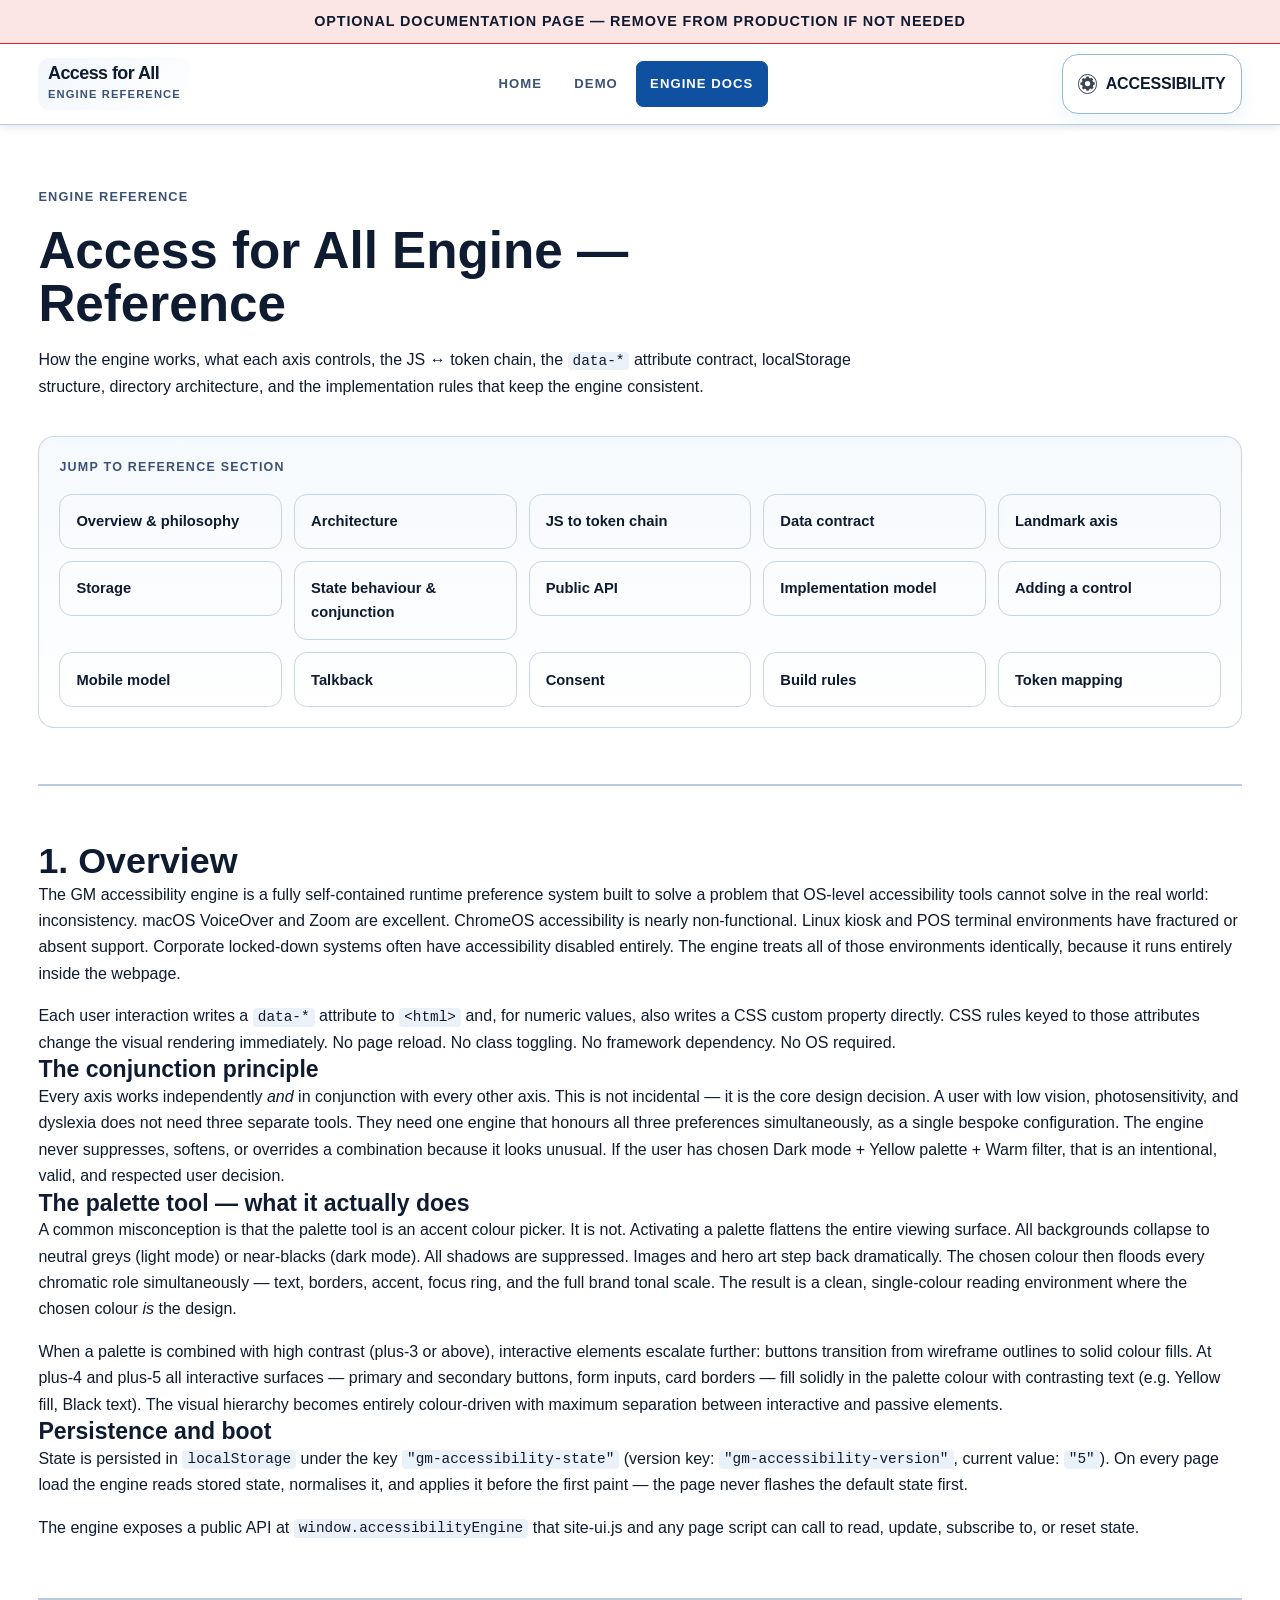
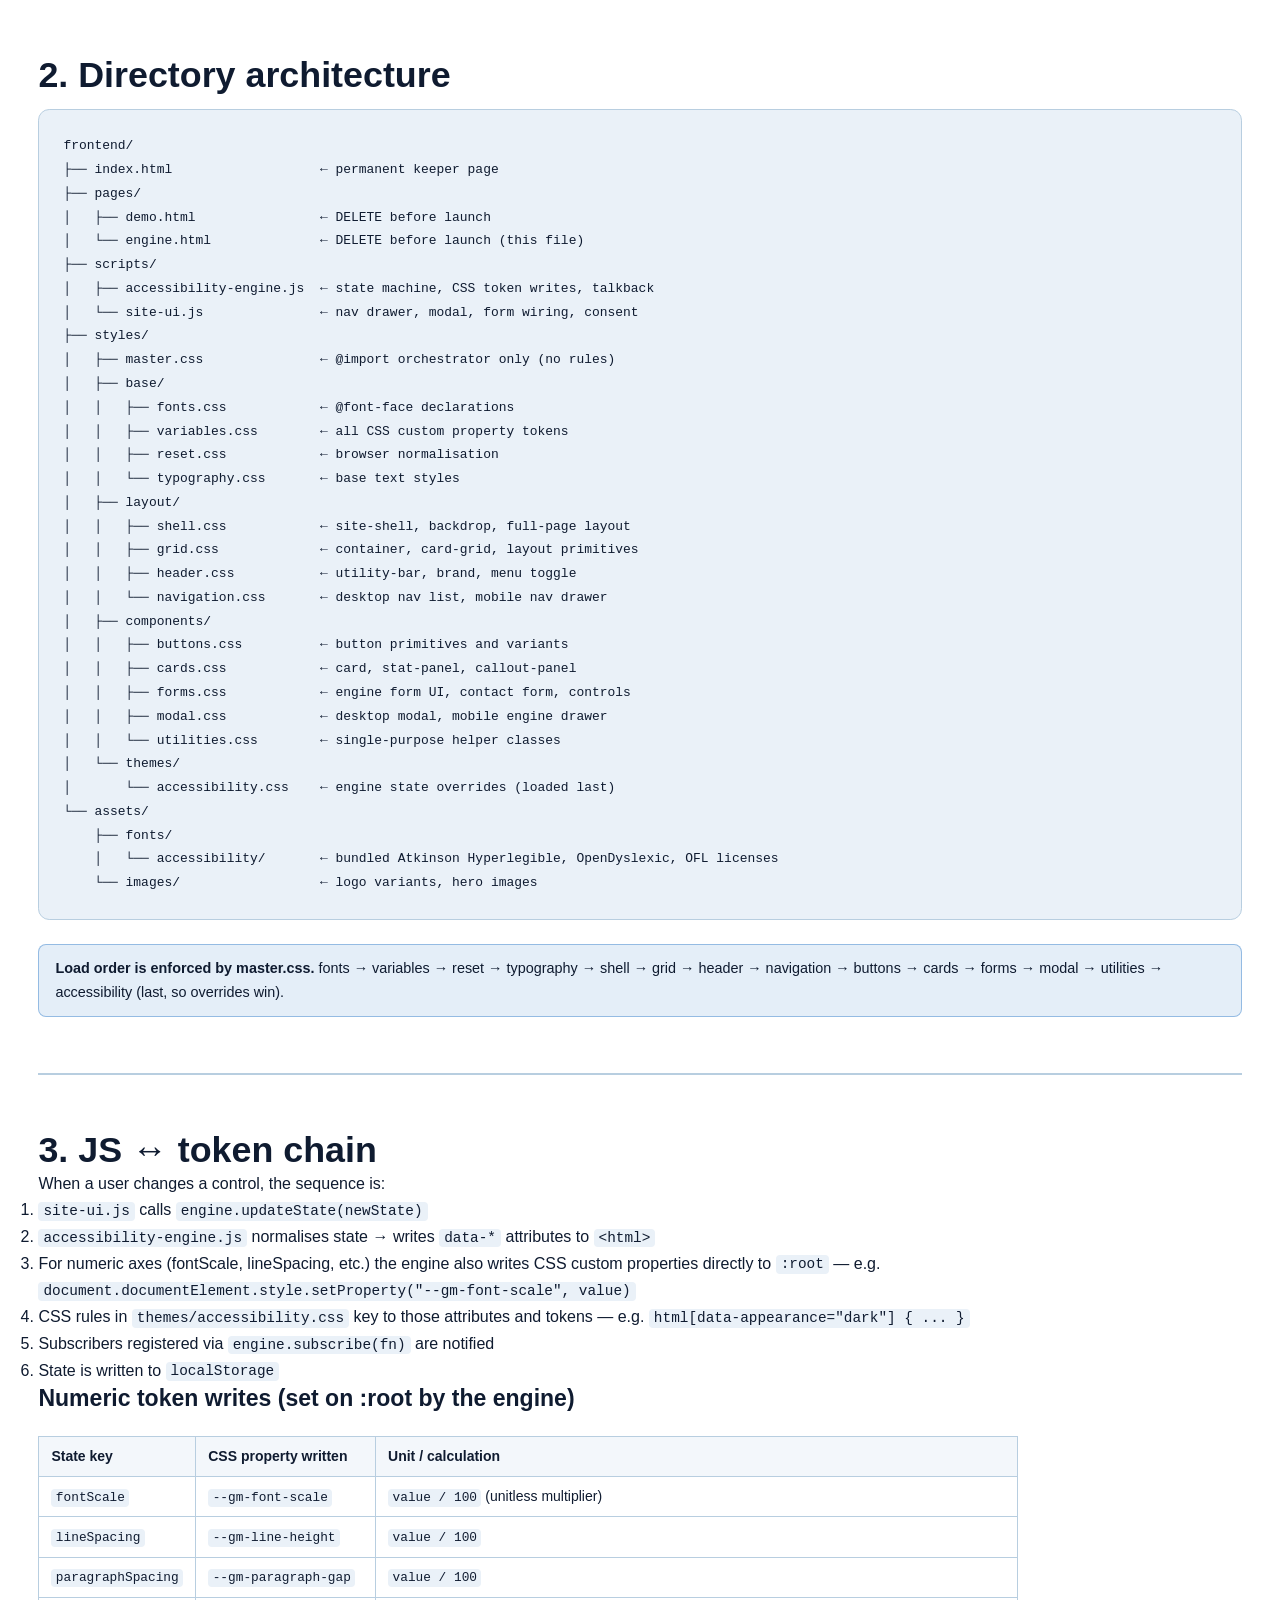
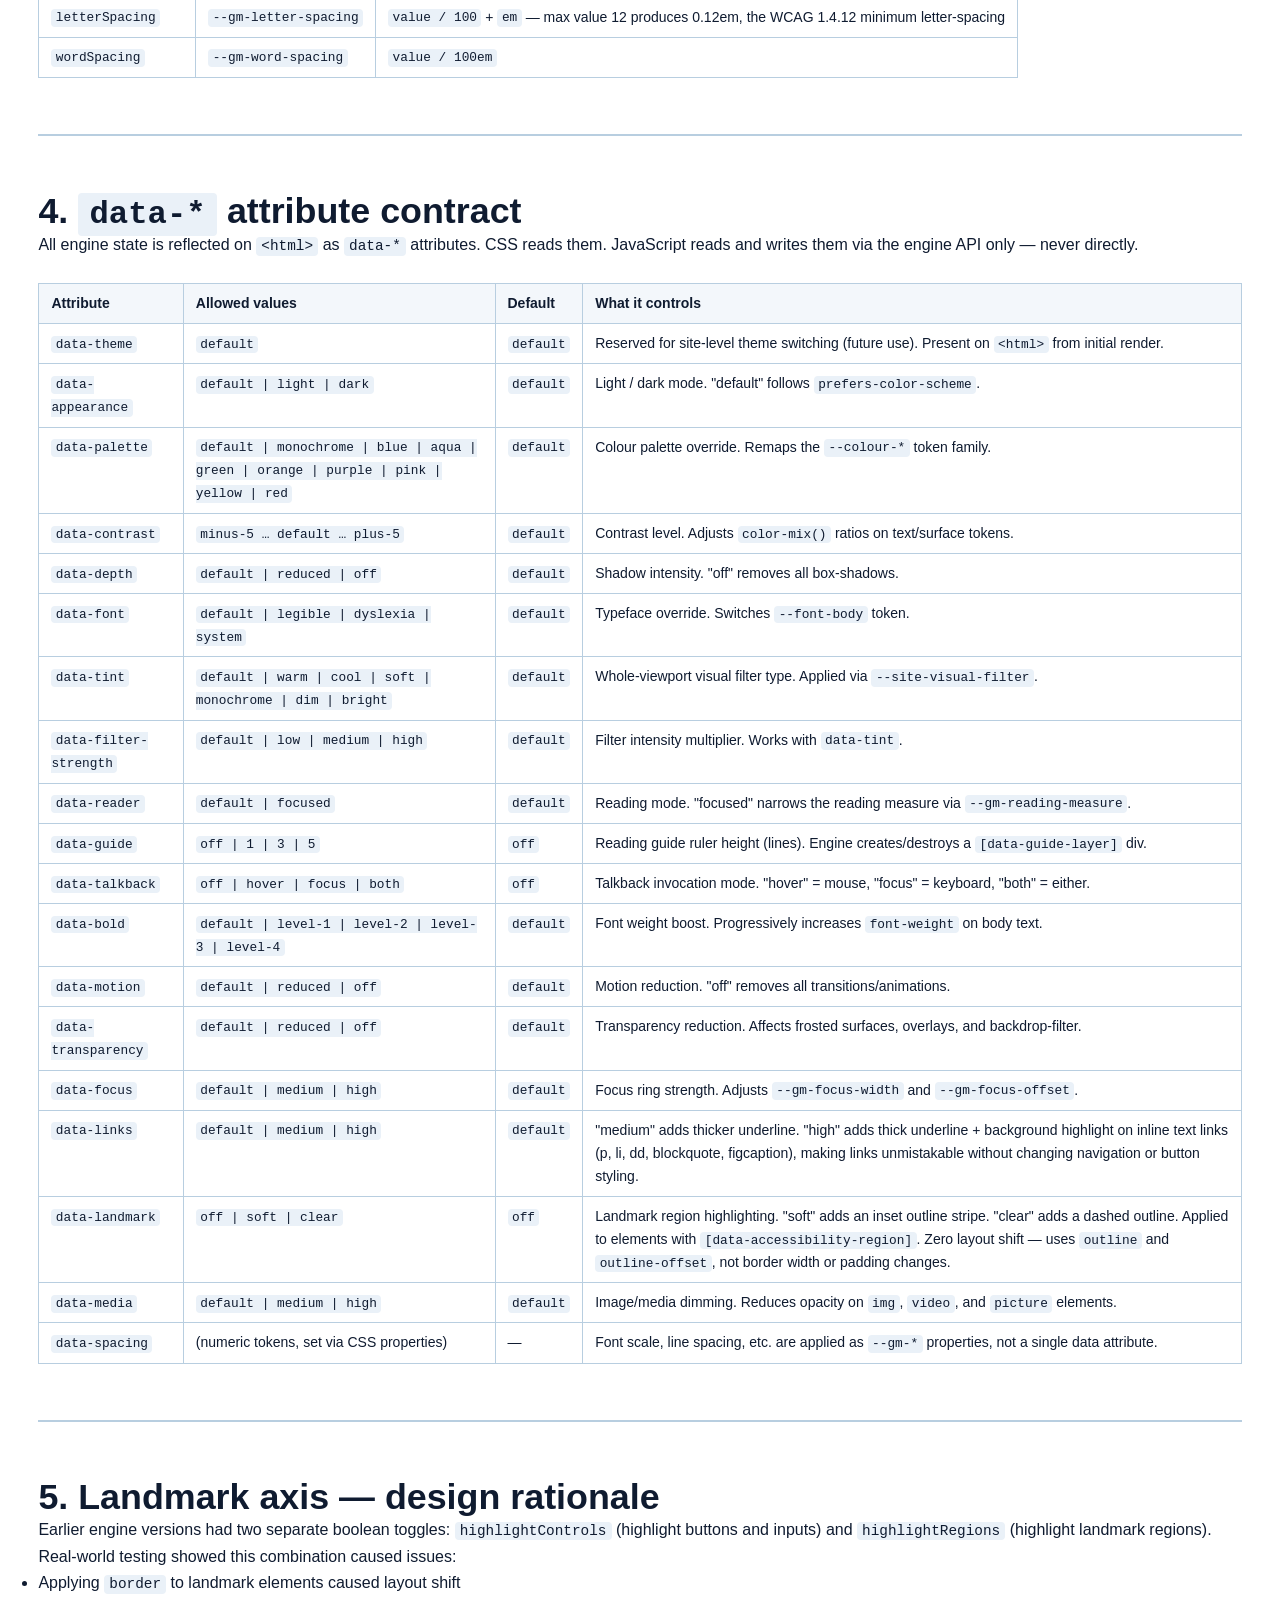
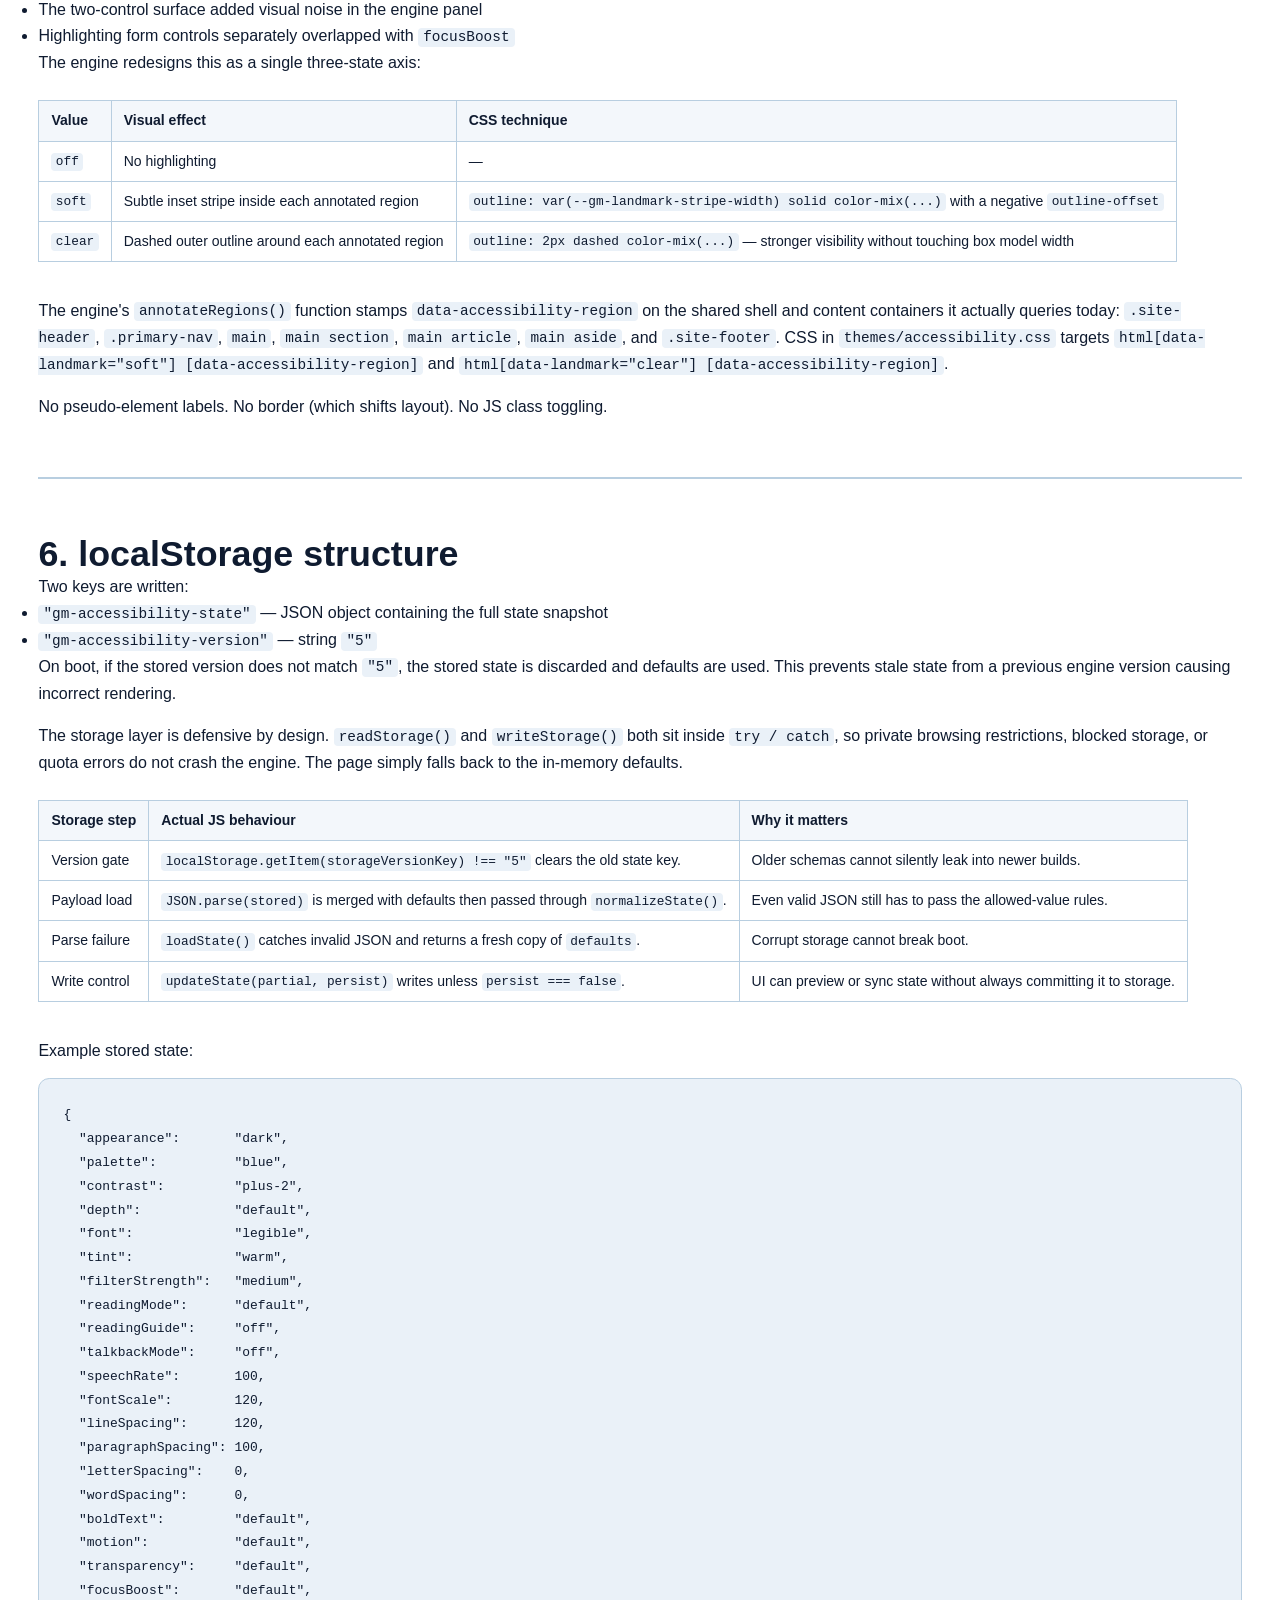
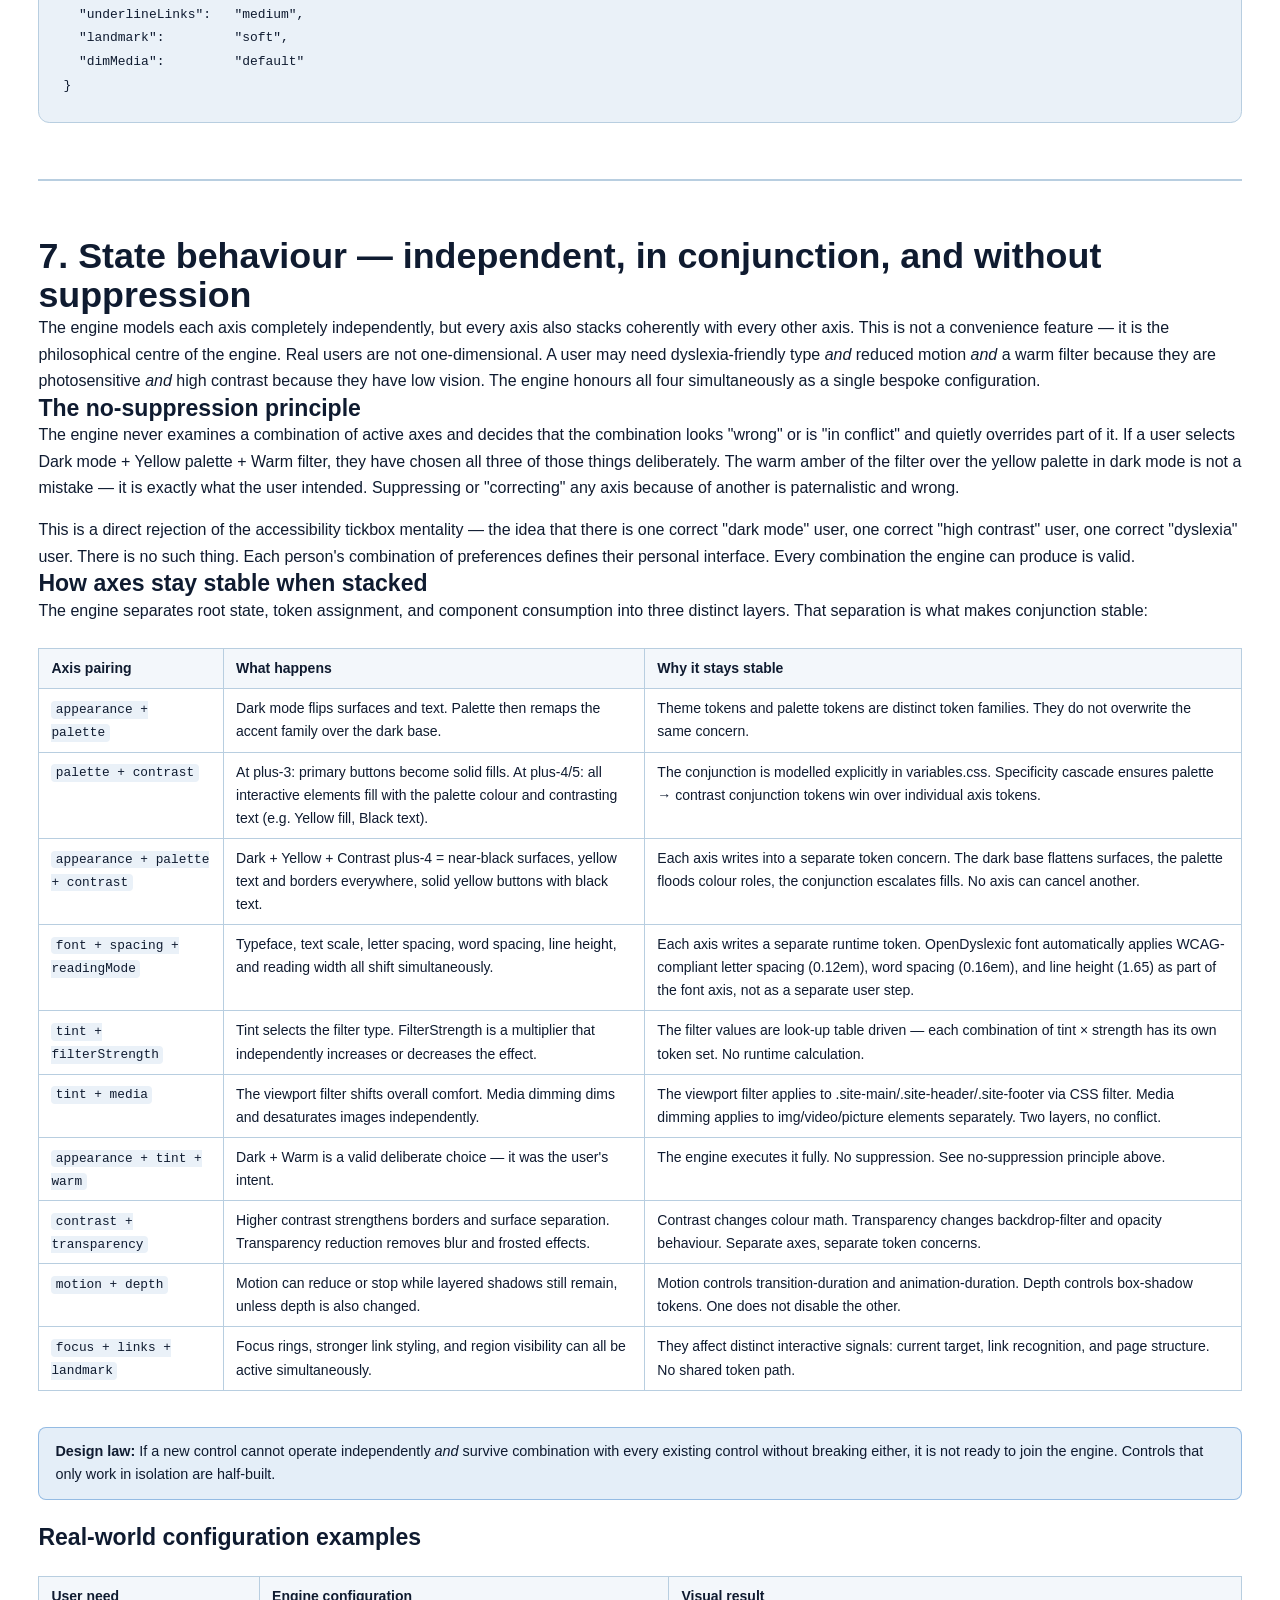
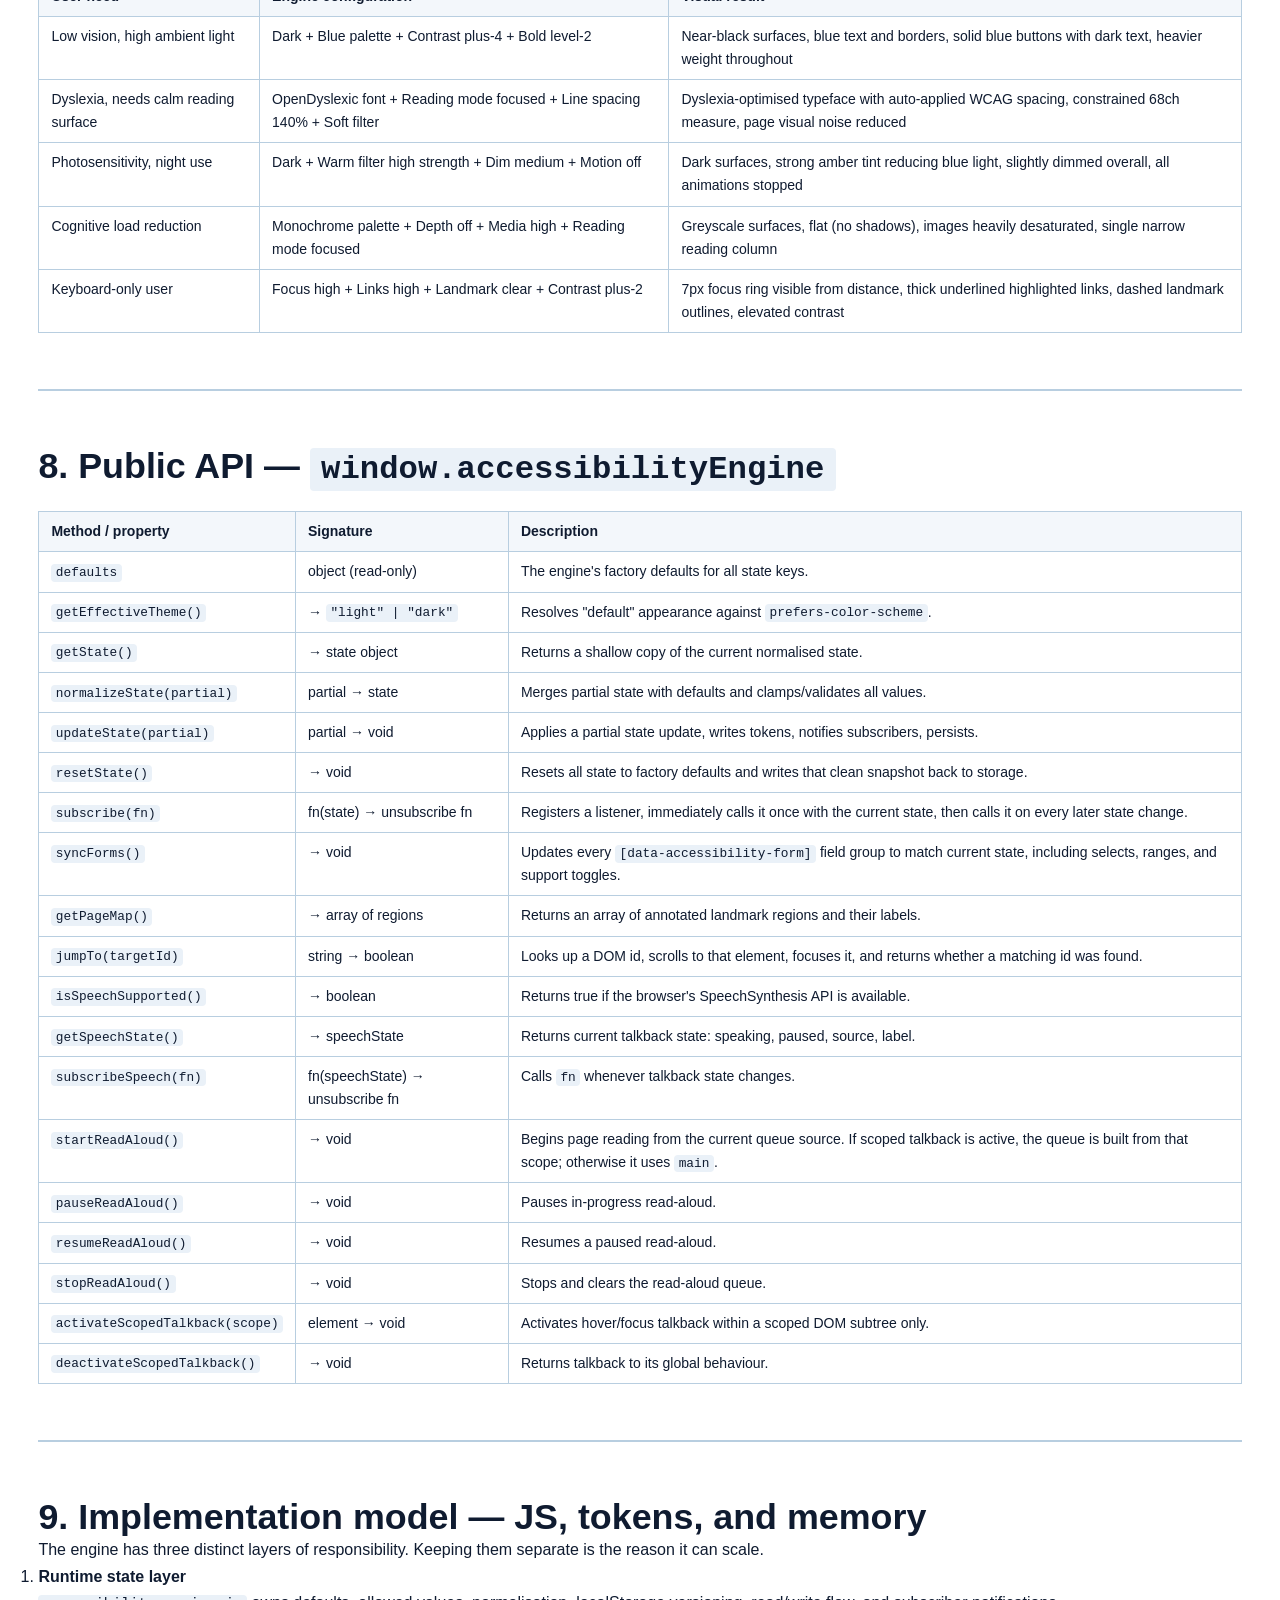
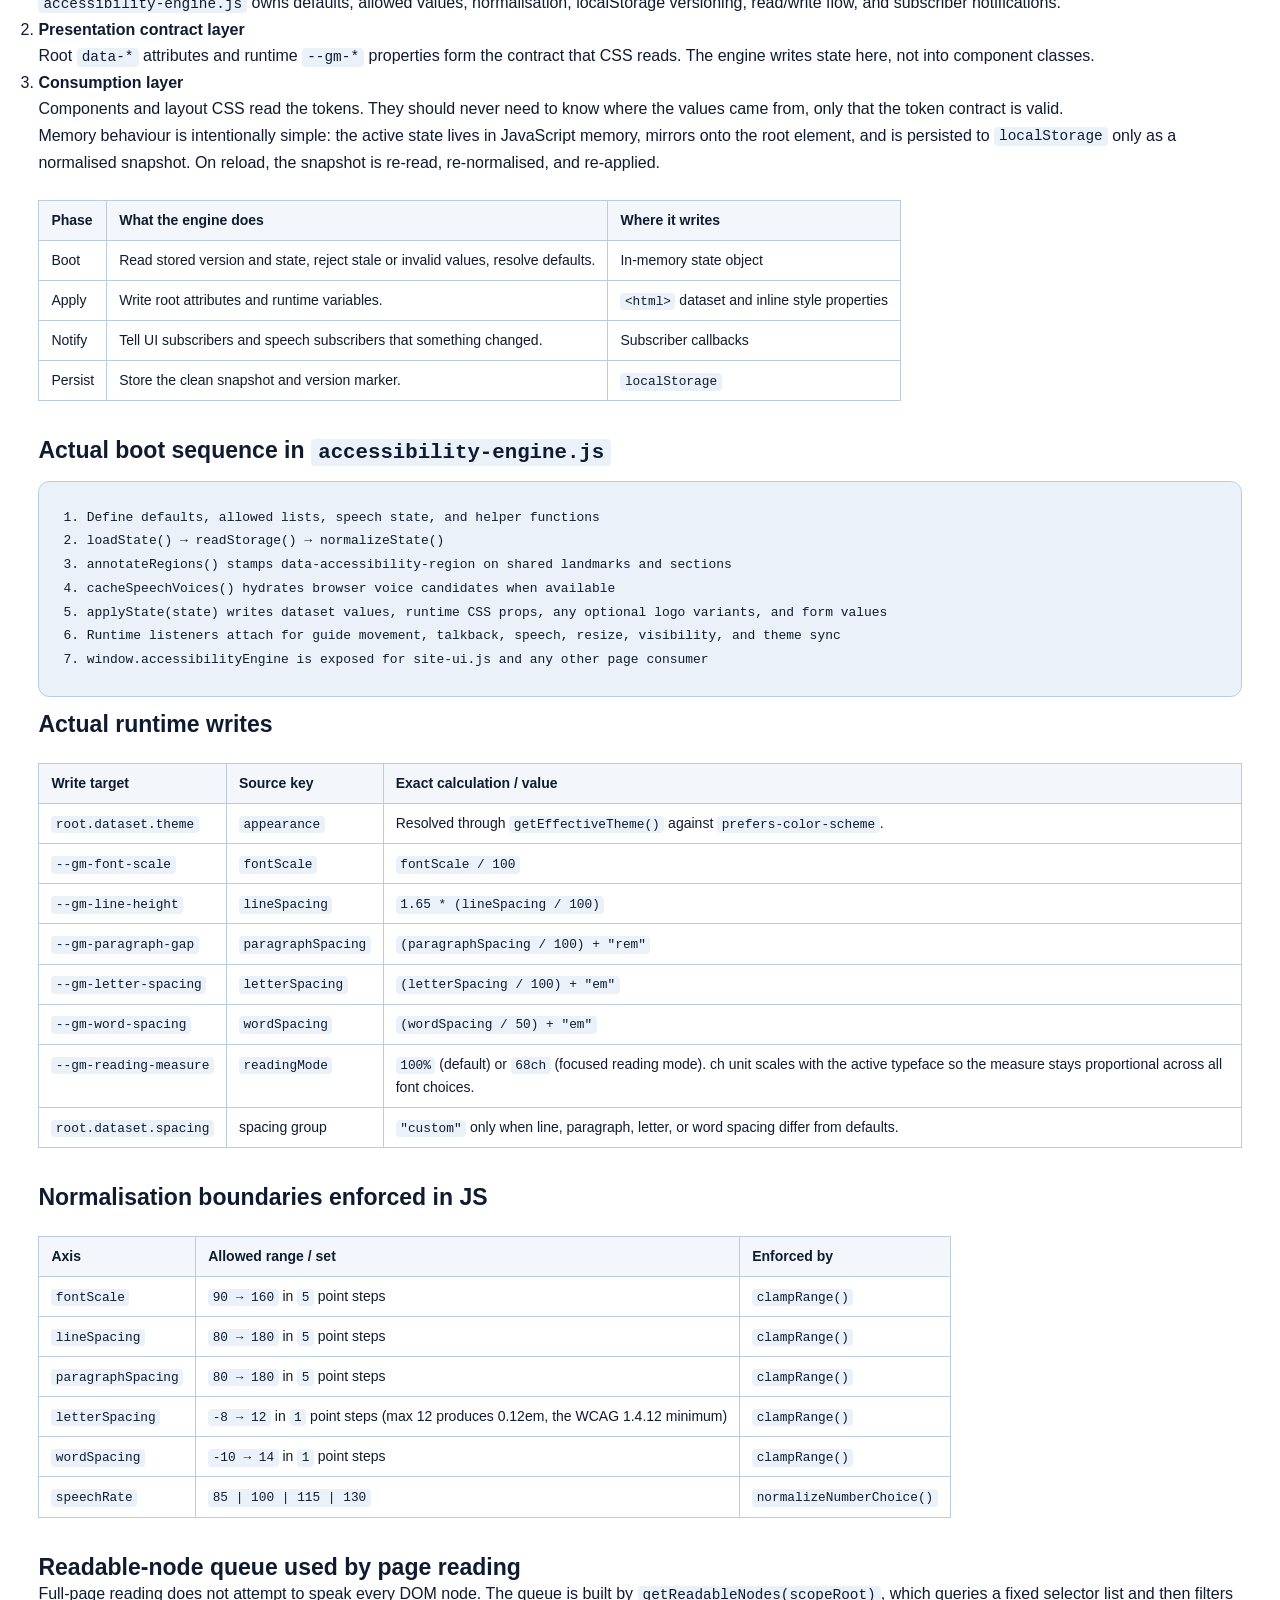
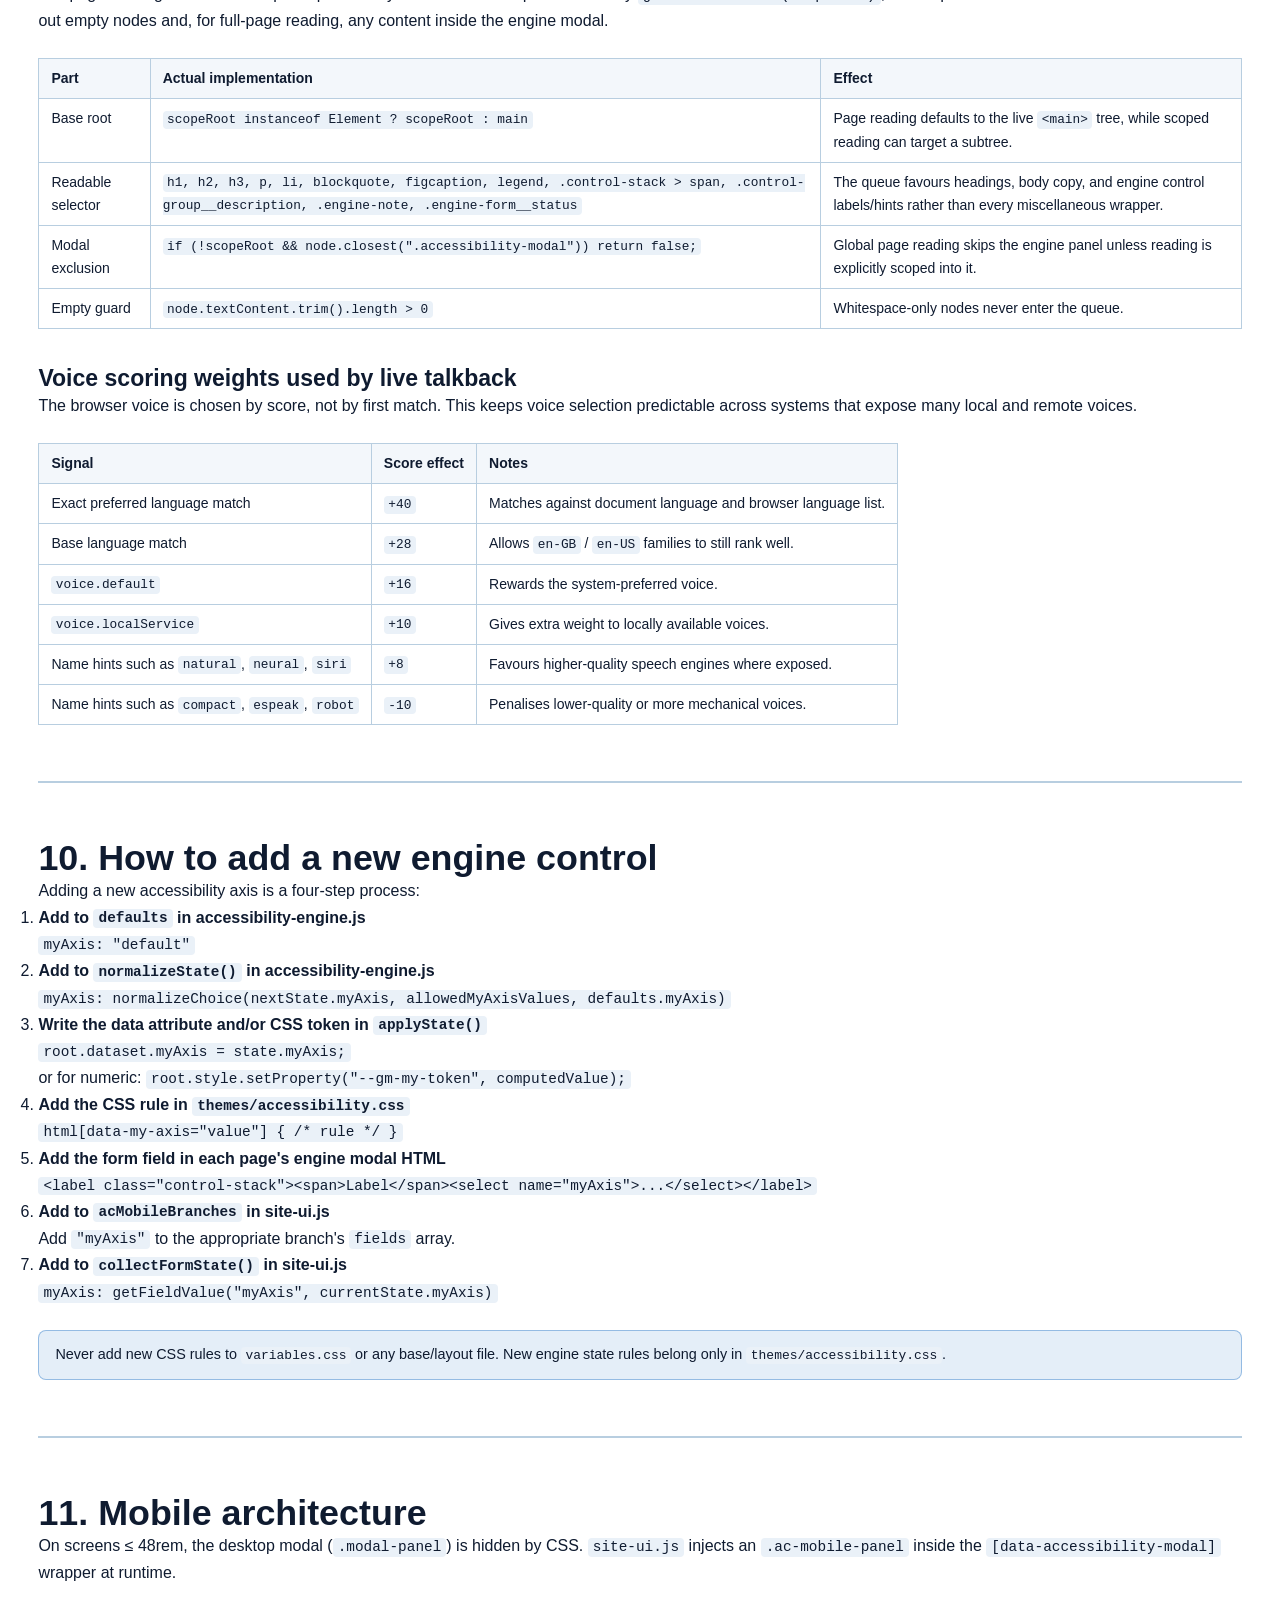
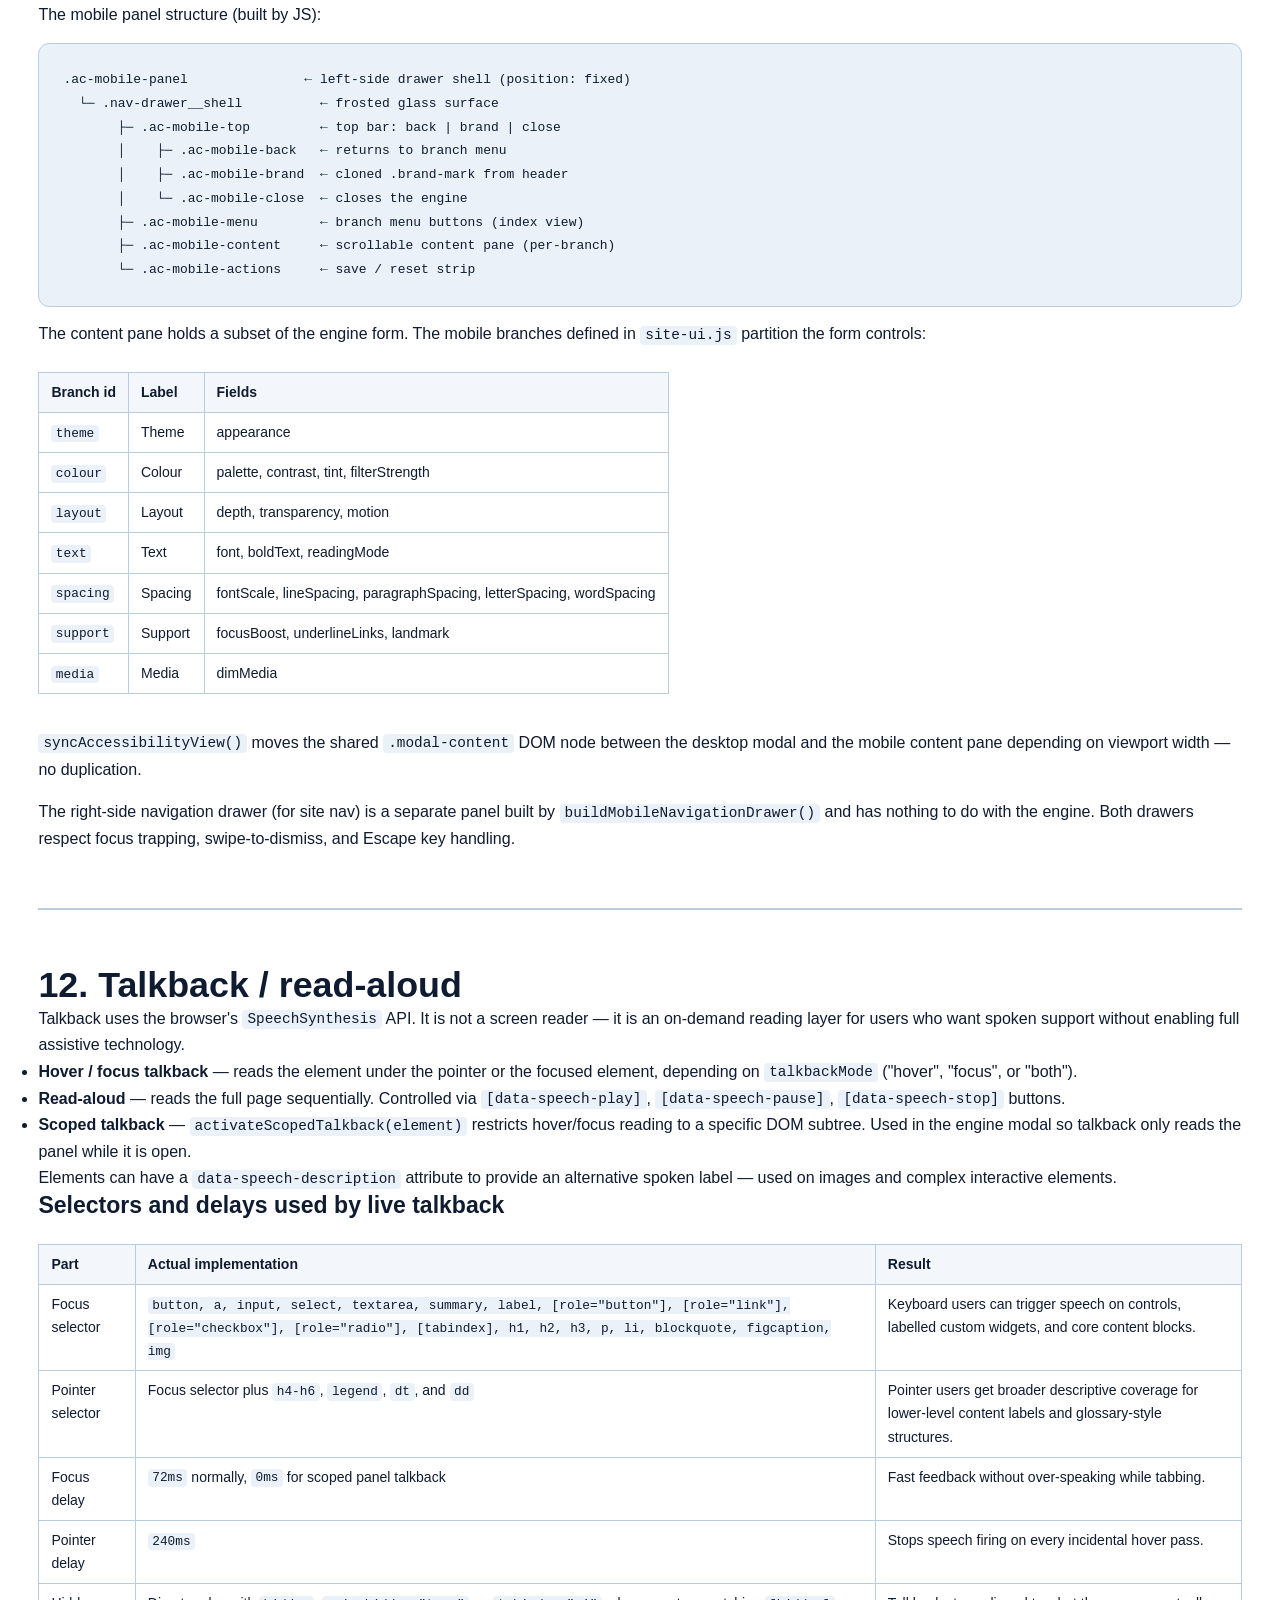
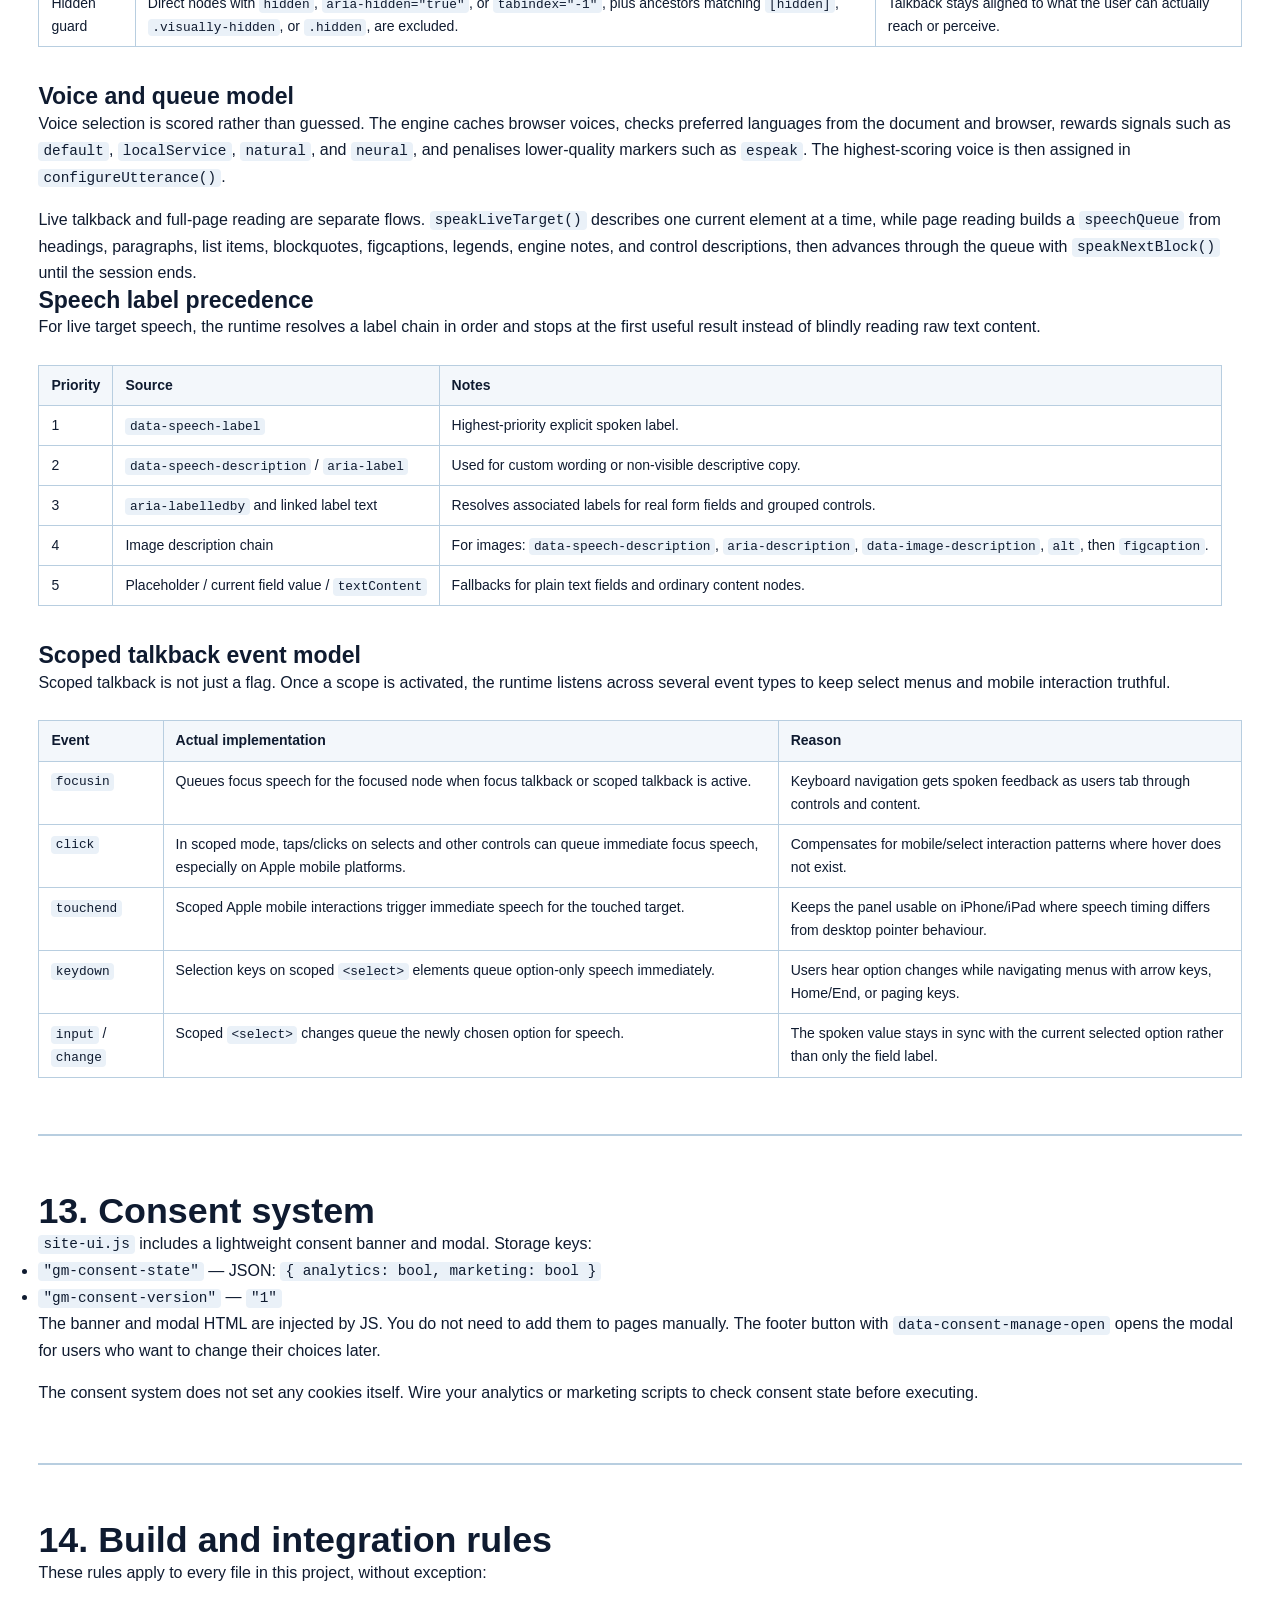
==== frontend/pages/engine.html @ d8c36083 "initial-upload" ====
<!DOCTYPE html>
<!--
  ╔══════════════════════════════════════════════════════════════════╗
  ║  Access for All Engine — Documentation                          ║
  ║  File: frontend/pages/engine.html                               ║
  ║  Purpose: Human-readable documentation of the engine, its axes, ║
  ║           the data-* contract, token chain, and integration rules. ║
  ║           Optional in production builds.                        ║
  ╚══════════════════════════════════════════════════════════════════╝
-->
<html lang="en-GB" data-theme="default" data-font="default" data-motion="default">
  <head>
    <meta charset="UTF-8" />
    <meta name="viewport" content="width=device-width, initial-scale=1.0" />
    <meta name="description" content="Technical documentation for the Access for All accessibility engine, including token architecture, JavaScript state handling, storage behavior, tool interaction, and implementation guidance." />
    <meta name="robots" content="noindex, nofollow" />
    <link rel="icon" type="image/svg+xml" href="../favicon.svg" />
    <link rel="stylesheet" href="../styles/master.css" />
    <title>Engine Reference | Access for All</title>
    <style>
      /* Doc-only styles */
      .demo-delete-banner {
        background: var(--gm-callout-error-surface);
        color: var(--colour-text);
        border-bottom: 1px solid var(--gm-callout-error-border);
        font-weight: 700;
        font-size: 0.9rem;
        letter-spacing: 0.06em;
        padding: 0.6rem 1rem;
        text-align: center;
        text-transform: uppercase;
        position: sticky;
        top: 0;
        z-index: 999;
      }
      .doc-section {
        border-top: 2px solid var(--colour-border);
        padding-top: var(--space-xl);
        margin-top: var(--space-xl);
      }
      .doc-table {
        border-collapse: collapse;
        font-size: 0.875rem;
        width: 100%;
        margin: var(--space-md) 0 var(--space-lg);
        overflow-x: auto;
        display: block;
      }
      .doc-table th,
      .doc-table td {
        border: 1px solid var(--colour-border);
        padding: 0.5rem 0.75rem;
        text-align: left;
        vertical-align: top;
      }
      .doc-table th {
        background: var(--colour-surface-strong);
        font-weight: 700;
        white-space: nowrap;
      }
      .doc-table code {
        font-size: 0.8rem;
      }
      .doc-law {
        border-left: 4px solid var(--colour-accent);
        background: var(--colour-surface-strong);
        border-radius: 0 0.5rem 0.5rem 0;
        margin: var(--space-sm) 0;
        padding: 0.75rem 1rem;
      }
      .doc-law strong {
        display: block;
        margin-bottom: 0.25rem;
      }
      .doc-note {
        background: color-mix(in srgb, var(--colour-accent) 12%, var(--colour-surface));
        border: 1px solid color-mix(in srgb, var(--colour-accent) 40%, transparent);
        border-radius: 0.5rem;
        margin: var(--space-md) 0;
        padding: 0.75rem 1rem;
        font-size: 0.9rem;
      }
      .doc-toc {
        background: linear-gradient(
          180deg,
          color-mix(in srgb, var(--colour-brand-100) 34%, var(--colour-surface)) 0%,
          var(--colour-surface) 100%
        );
        border: 1px solid color-mix(in srgb, var(--colour-border) 76%, transparent);
        border-radius: 1rem;
        display: grid;
        gap: 1rem;
        margin-top: var(--space-lg);
        padding: 1.25rem;
      }
      .doc-toc__title {
        color: var(--colour-muted);
        font-size: 0.78rem;
        font-weight: 800;
        letter-spacing: 0.1em;
        text-transform: uppercase;
      }
      .doc-toc__list {
        display: grid;
        gap: 0.75rem;
        grid-template-columns: repeat(auto-fit, minmax(13rem, 1fr));
        list-style: none;
        margin: 0;
        padding: 0;
      }
      .doc-toc__list a {
        border: 1px solid color-mix(in srgb, var(--colour-border) 82%, transparent);
        border-radius: 0.8rem;
        color: var(--colour-text);
        display: block;
        font-size: 0.92rem;
        font-weight: 700;
        padding: 0.9rem 1rem;
        text-decoration: none;
        transition:
          transform var(--gm-transition-short),
          border-color var(--gm-transition-short),
          background var(--gm-transition-short);
      }
      .doc-toc__list a:hover,
      .doc-toc__list a:focus-visible {
        background: color-mix(in srgb, var(--colour-brand-100) 28%, transparent);
        border-color: color-mix(in srgb, var(--colour-accent) 42%, var(--colour-border));
        transform: translateY(-1px);
      }
    </style>
  </head>
  <body id="page-top">

    <div class="demo-delete-banner" role="status" aria-live="polite">
      Optional documentation page — remove from production if not needed
    </div>

    <a class="skip-link" href="#main-content">Skip to main content</a>

    <!-- Engine status live region — announced to screen readers on every state change -->
    <span
      role="status"
      aria-live="polite"
      aria-atomic="true"
      class="sr-only"
      data-engine-status
    ></span>

    <div class="site-shell">

      <header class="site-header" data-site-header>
        <div class="utility-bar container">
          <div class="header-brand">
            <a class="brand-mark" href="../index.html">
              <span class="brand-mark__lockup">
                <span class="brand-mark__name">Access for All</span>
                <span class="brand-mark__eyebrow">Engine reference</span>
              </span>
            </a>
          </div>
          <nav class="primary-nav" aria-label="Primary navigation" data-primary-nav>
            <ul id="primary-navigation" class="nav-list">
              <li><a href="../index.html">Home</a></li>
              <li><a href="demo.html">Demo</a></li>
              <li><a href="engine.html" aria-current="page">Engine docs</a></li>
            </ul>
          </nav>
          <div class="header-actions">
            <div class="header-accessibility">
              <button
                class="accessibility-trigger"
                type="button"
                data-accessibility-open
                aria-haspopup="dialog"
                aria-controls="accessibility-panel"
                aria-expanded="false"
                aria-label="Open accessibility settings"
              >
                <span class="accessibility-trigger__icon" aria-hidden="true">
                  <svg viewBox="0 0 24 24" focusable="false">
                    <path d="M10.5 2h3l.5 2.1a7.95 7.95 0 0 1 1.83.76l1.88-1.04 2.12 2.12-1.04 1.88c.32.58.58 1.19.76 1.83L22 10.5v3l-2.1.5a7.95 7.95 0 0 1-.76 1.83l1.04 1.88-2.12 2.12-1.88-1.04a7.95 7.95 0 0 1-1.83.76L13.5 22h-3l-.5-2.1a7.95 7.95 0 0 1-1.83-.76l-1.88 1.04-2.12-2.12 1.04-1.88a7.95 7.95 0 0 1-.76-1.83L2 13.5v-3l2.1-.5c.18-.64.44-1.25.76-1.83L3.82 6.29l2.12-2.12 1.88 1.04c.58-.32 1.19-.58 1.83-.76L10.5 2Zm1.5 6.25A3.75 3.75 0 1 0 12 15.75a3.75 3.75 0 0 0 0-7.5Z" />
                  </svg>
                </span>
                <span class="accessibility-trigger__label">Accessibility</span>
              </button>
            </div>
            <button
              class="menu-toggle"
              type="button"
              data-nav-toggle
              aria-expanded="false"
              aria-controls="primary-navigation"
              aria-label="Open menu"
            >
              Open menu
            </button>
          </div>
        </div>
      </header>

      <main id="main-content" class="site-main">
        <section class="section">
          <div class="container">

            <div class="section-heading">
              <p class="eyebrow">Engine reference</p>
              <h1>Access for All Engine — Reference</h1>
              <p class="section-heading__support">
                How the engine works, what each axis controls, the JS ↔ token chain,
                the <code>data-*</code> attribute contract, localStorage structure,
                directory architecture, and the implementation rules that keep the engine consistent.
              </p>
            </div>

            <nav class="doc-toc" aria-label="Engine reference contents">
              <strong class="doc-toc__title">Jump to reference section</strong>
              <ul class="doc-toc__list">
                <li><a href="#overview">Overview &amp; philosophy</a></li>
                <li><a href="#architecture">Architecture</a></li>
                <li><a href="#token-chain">JS to token chain</a></li>
                <li><a href="#data-contract">Data contract</a></li>
                <li><a href="#landmark-axis">Landmark axis</a></li>
                <li><a href="#localstorage">Storage</a></li>
                <li><a href="#state-behaviour">State behaviour &amp; conjunction</a></li>
                <li><a href="#public-api">Public API</a></li>
                <li><a href="#implementation-model">Implementation model</a></li>
                <li><a href="#add-control">Adding a control</a></li>
                <li><a href="#mobile">Mobile model</a></li>
                <li><a href="#talkback">Talkback</a></li>
                <li><a href="#consent">Consent</a></li>
                <li><a href="#build-rules">Build rules</a></li>
                <li><a href="#token-map">Token mapping</a></li>
              </ul>
            </nav>

            <!-- ═══════════════════════════════════════════
                 1. OVERVIEW
            ═══════════════════════════════════════════ -->
            <div class="doc-section" id="overview">
              <h2>1. Overview</h2>
              <p>
                The GM accessibility engine is a fully self-contained runtime preference system built
                to solve a problem that OS-level accessibility tools cannot solve in the real world:
                inconsistency. macOS VoiceOver and Zoom are excellent. ChromeOS accessibility is
                nearly non-functional. Linux kiosk and POS terminal environments have fractured or
                absent support. Corporate locked-down systems often have accessibility disabled
                entirely. The engine treats all of those environments identically, because it
                runs entirely inside the webpage.
              </p>
              <p>
                Each user interaction writes a <code>data-*</code> attribute to <code>&lt;html&gt;</code>
                and, for numeric values, also writes a CSS custom property directly.
                CSS rules keyed to those attributes change the visual rendering immediately.
                No page reload. No class toggling. No framework dependency. No OS required.
              </p>

              <h3>The conjunction principle</h3>
              <p>
                Every axis works independently <em>and</em> in conjunction with every other axis.
                This is not incidental — it is the core design decision. A user with low vision,
                photosensitivity, and dyslexia does not need three separate tools. They need one
                engine that honours all three preferences simultaneously, as a single bespoke
                configuration. The engine never suppresses, softens, or overrides a combination
                because it looks unusual. If the user has chosen Dark mode + Yellow palette +
                Warm filter, that is an intentional, valid, and respected user decision.
              </p>

              <h3>The palette tool — what it actually does</h3>
              <p>
                A common misconception is that the palette tool is an accent colour picker.
                It is not. Activating a palette flattens the entire viewing surface. All backgrounds
                collapse to neutral greys (light mode) or near-blacks (dark mode). All shadows
                are suppressed. Images and hero art step back dramatically. The chosen colour
                then floods every chromatic role simultaneously — text, borders, accent, focus ring,
                and the full brand tonal scale. The result is a clean, single-colour reading
                environment where the chosen colour <em>is</em> the design.
              </p>
              <p>
                When a palette is combined with high contrast (plus-3 or above), interactive
                elements escalate further: buttons transition from wireframe outlines to solid
                colour fills. At plus-4 and plus-5 all interactive surfaces — primary and secondary
                buttons, form inputs, card borders — fill solidly in the palette colour with
                contrasting text (e.g. Yellow fill, Black text). The visual hierarchy becomes
                entirely colour-driven with maximum separation between interactive and passive elements.
              </p>

              <h3>Persistence and boot</h3>
              <p>
                State is persisted in <code>localStorage</code> under the key
                <code>"gm-accessibility-state"</code> (version key:
                <code>"gm-accessibility-version"</code>, current value: <code>"5"</code>).
                On every page load the engine reads stored state, normalises it, and applies it
                before the first paint — the page never flashes the default state first.
              </p>
              <p>
                The engine exposes a public API at <code>window.accessibilityEngine</code> that
                site-ui.js and any page script can call to read, update, subscribe to, or reset state.
              </p>
            </div>

            <!-- ═══════════════════════════════════════════
                 2. ARCHITECTURE
            ═══════════════════════════════════════════ -->
            <div class="doc-section" id="architecture">
              <h2>2. Directory architecture</h2>
              <pre tabindex="0"><code>frontend/
├── index.html                   ← permanent keeper page
├── pages/
│   ├── demo.html                ← DELETE before launch
│   └── engine.html              ← DELETE before launch (this file)
├── scripts/
│   ├── accessibility-engine.js  ← state machine, CSS token writes, talkback
│   └── site-ui.js               ← nav drawer, modal, form wiring, consent
├── styles/
│   ├── master.css               ← @import orchestrator only (no rules)
│   ├── base/
│   │   ├── fonts.css            ← @font-face declarations
│   │   ├── variables.css        ← all CSS custom property tokens
│   │   ├── reset.css            ← browser normalisation
│   │   └── typography.css       ← base text styles
│   ├── layout/
│   │   ├── shell.css            ← site-shell, backdrop, full-page layout
│   │   ├── grid.css             ← container, card-grid, layout primitives
│   │   ├── header.css           ← utility-bar, brand, menu toggle
│   │   └── navigation.css       ← desktop nav list, mobile nav drawer
│   ├── components/
│   │   ├── buttons.css          ← button primitives and variants
│   │   ├── cards.css            ← card, stat-panel, callout-panel
│   │   ├── forms.css            ← engine form UI, contact form, controls
│   │   ├── modal.css            ← desktop modal, mobile engine drawer
│   │   └── utilities.css        ← single-purpose helper classes
│   └── themes/
│       └── accessibility.css    ← engine state overrides (loaded last)
└── assets/
    ├── fonts/
    │   └── accessibility/       ← bundled Atkinson Hyperlegible, OpenDyslexic, OFL licenses
    └── images/                  ← logo variants, hero images</code></pre>

              <div class="doc-note">
                <strong>Load order is enforced by master.css.</strong>
                fonts → variables → reset → typography → shell → grid → header → navigation →
                buttons → cards → forms → modal → utilities → accessibility (last, so overrides win).
              </div>
            </div>

            <!-- ═══════════════════════════════════════════
                 3. JS ↔ TOKEN CHAIN
            ═══════════════════════════════════════════ -->
            <div class="doc-section" id="token-chain">
              <h2>3. JS ↔ token chain</h2>
              <p>When a user changes a control, the sequence is:</p>
              <ol>
                <li>
                  <code>site-ui.js</code> calls <code>engine.updateState(newState)</code>
                </li>
                <li>
                  <code>accessibility-engine.js</code> normalises state → writes
                  <code>data-*</code> attributes to <code>&lt;html&gt;</code>
                </li>
                <li>
                  For numeric axes (fontScale, lineSpacing, etc.) the engine also writes
                  CSS custom properties directly to <code>:root</code> — e.g.
                  <code>document.documentElement.style.setProperty("--gm-font-scale", value)</code>
                </li>
                <li>
                  CSS rules in <code>themes/accessibility.css</code> key to those attributes
                  and tokens — e.g. <code>html[data-appearance="dark"] { ... }</code>
                </li>
                <li>
                  Subscribers registered via <code>engine.subscribe(fn)</code> are notified
                </li>
                <li>
                  State is written to <code>localStorage</code>
                </li>
              </ol>

              <h3>Numeric token writes (set on :root by the engine)</h3>
              <table class="doc-table">
                <thead>
                  <tr>
                    <th>State key</th>
                    <th>CSS property written</th>
                    <th>Unit / calculation</th>
                  </tr>
                </thead>
                <tbody>
                  <tr><td><code>fontScale</code></td><td><code>--gm-font-scale</code></td><td><code>value / 100</code> (unitless multiplier)</td></tr>
                  <tr><td><code>lineSpacing</code></td><td><code>--gm-line-height</code></td><td><code>value / 100</code></td></tr>
                  <tr><td><code>paragraphSpacing</code></td><td><code>--gm-paragraph-gap</code></td><td><code>value / 100</code></td></tr>
                  <tr><td><code>letterSpacing</code></td><td><code>--gm-letter-spacing</code></td><td><code>value / 100</code> + <code>em</code> — max value 12 produces 0.12em, the WCAG 1.4.12 minimum letter-spacing</td></tr>
                  <tr><td><code>wordSpacing</code></td><td><code>--gm-word-spacing</code></td><td><code>value / 100em</code></td></tr>
                </tbody>
              </table>
            </div>

            <!-- ═══════════════════════════════════════════
                 4. DATA-* ATTRIBUTE CONTRACT
            ═══════════════════════════════════════════ -->
            <div class="doc-section" id="data-contract">
              <h2>4. <code>data-*</code> attribute contract</h2>
              <p>
                All engine state is reflected on <code>&lt;html&gt;</code> as
                <code>data-*</code> attributes. CSS reads them. JavaScript reads and writes them
                via the engine API only — never directly.
              </p>

              <table class="doc-table">
                <thead>
                  <tr>
                    <th>Attribute</th>
                    <th>Allowed values</th>
                    <th>Default</th>
                    <th>What it controls</th>
                  </tr>
                </thead>
                <tbody>
                  <tr>
                    <td><code>data-theme</code></td>
                    <td><code>default</code></td>
                    <td><code>default</code></td>
                    <td>Reserved for site-level theme switching (future use). Present on <code>&lt;html&gt;</code> from initial render.</td>
                  </tr>
                  <tr>
                    <td><code>data-appearance</code></td>
                    <td><code>default | light | dark</code></td>
                    <td><code>default</code></td>
                    <td>Light / dark mode. "default" follows <code>prefers-color-scheme</code>.</td>
                  </tr>
                  <tr>
                    <td><code>data-palette</code></td>
                    <td><code>default | monochrome | blue | aqua | green | orange | purple | pink | yellow | red</code></td>
                    <td><code>default</code></td>
                    <td>Colour palette override. Remaps the <code>--colour-*</code> token family.</td>
                  </tr>
                  <tr>
                    <td><code>data-contrast</code></td>
                    <td><code>minus-5 … default … plus-5</code></td>
                    <td><code>default</code></td>
                    <td>Contrast level. Adjusts <code>color-mix()</code> ratios on text/surface tokens.</td>
                  </tr>
                  <tr>
                    <td><code>data-depth</code></td>
                    <td><code>default | reduced | off</code></td>
                    <td><code>default</code></td>
                    <td>Shadow intensity. "off" removes all box-shadows.</td>
                  </tr>
                  <tr>
                    <td><code>data-font</code></td>
                    <td><code>default | legible | dyslexia | system</code></td>
                    <td><code>default</code></td>
                    <td>Typeface override. Switches <code>--font-body</code> token.</td>
                  </tr>
                  <tr>
                    <td><code>data-tint</code></td>
                    <td><code>default | warm | cool | soft | monochrome | dim | bright</code></td>
                    <td><code>default</code></td>
                    <td>Whole-viewport visual filter type. Applied via <code>--site-visual-filter</code>.</td>
                  </tr>
                  <tr>
                    <td><code>data-filter-strength</code></td>
                    <td><code>default | low | medium | high</code></td>
                    <td><code>default</code></td>
                    <td>Filter intensity multiplier. Works with <code>data-tint</code>.</td>
                  </tr>
                  <tr>
                    <td><code>data-reader</code></td>
                    <td><code>default | focused</code></td>
                    <td><code>default</code></td>
                    <td>Reading mode. "focused" narrows the reading measure via <code>--gm-reading-measure</code>.</td>
                  </tr>
                  <tr>
                    <td><code>data-guide</code></td>
                    <td><code>off | 1 | 3 | 5</code></td>
                    <td><code>off</code></td>
                    <td>Reading guide ruler height (lines). Engine creates/destroys a <code>[data-guide-layer]</code> div.</td>
                  </tr>
                  <tr>
                    <td><code>data-talkback</code></td>
                    <td><code>off | hover | focus | both</code></td>
                    <td><code>off</code></td>
                    <td>Talkback invocation mode. "hover" = mouse, "focus" = keyboard, "both" = either.</td>
                  </tr>
                  <tr>
                    <td><code>data-bold</code></td>
                    <td><code>default | level-1 | level-2 | level-3 | level-4</code></td>
                    <td><code>default</code></td>
                    <td>Font weight boost. Progressively increases <code>font-weight</code> on body text.</td>
                  </tr>
                  <tr>
                    <td><code>data-motion</code></td>
                    <td><code>default | reduced | off</code></td>
                    <td><code>default</code></td>
                    <td>Motion reduction. "off" removes all transitions/animations.</td>
                  </tr>
                  <tr>
                    <td><code>data-transparency</code></td>
                    <td><code>default | reduced | off</code></td>
                    <td><code>default</code></td>
                    <td>Transparency reduction. Affects frosted surfaces, overlays, and backdrop-filter.</td>
                  </tr>
                  <tr>
                    <td><code>data-focus</code></td>
                    <td><code>default | medium | high</code></td>
                    <td><code>default</code></td>
                    <td>Focus ring strength. Adjusts <code>--gm-focus-width</code> and <code>--gm-focus-offset</code>.</td>
                  </tr>
                  <tr>
                    <td><code>data-links</code></td>
                    <td><code>default | medium | high</code></td>
                    <td><code>default</code></td>
                    <td>"medium" adds thicker underline. "high" adds thick underline + background highlight on inline text links (p, li, dd, blockquote, figcaption), making links unmistakable without changing navigation or button styling.</td>
                  </tr>
                  <tr>
                    <td><code>data-landmark</code></td>
                    <td><code>off | soft | clear</code></td>
                    <td><code>off</code></td>
                    <td>
                      Landmark region highlighting. "soft" adds an inset outline stripe.
                      "clear" adds a dashed outline. Applied to elements with
                      <code>[data-accessibility-region]</code>. Zero layout shift — uses
                      <code>outline</code> and <code>outline-offset</code>, not border width or padding changes.
                    </td>
                  </tr>
                  <tr>
                    <td><code>data-media</code></td>
                    <td><code>default | medium | high</code></td>
                    <td><code>default</code></td>
                    <td>Image/media dimming. Reduces opacity on <code>img</code>, <code>video</code>, and <code>picture</code> elements.</td>
                  </tr>
                  <tr>
                    <td><code>data-spacing</code></td>
                    <td>(numeric tokens, set via CSS properties)</td>
                    <td>—</td>
                    <td>Font scale, line spacing, etc. are applied as <code>--gm-*</code> properties, not a single data attribute.</td>
                  </tr>
                </tbody>
              </table>
            </div>

            <!-- ═══════════════════════════════════════════
                 5. LANDMARK AXIS — DESIGN DECISION
            ═══════════════════════════════════════════ -->
            <div class="doc-section" id="landmark-axis">
              <h2>5. Landmark axis — design rationale</h2>
              <p>
                Earlier engine versions had two separate boolean toggles:
                <code>highlightControls</code> (highlight buttons and inputs) and
                <code>highlightRegions</code> (highlight landmark regions).
                Real-world testing showed this combination caused issues:
              </p>
              <ul>
                <li>Applying <code>border</code> to landmark elements caused layout shift</li>
                <li>The two-control surface added visual noise in the engine panel</li>
                <li>Highlighting form controls separately overlapped with <code>focusBoost</code></li>
              </ul>
              <p>The engine redesigns this as a single three-state axis:</p>
              <table class="doc-table">
                <thead>
                  <tr>
                    <th>Value</th>
                    <th>Visual effect</th>
                    <th>CSS technique</th>
                  </tr>
                </thead>
                <tbody>
                  <tr>
                    <td><code>off</code></td>
                    <td>No highlighting</td>
                    <td>—</td>
                  </tr>
                  <tr>
                    <td><code>soft</code></td>
                    <td>Subtle inset stripe inside each annotated region</td>
                    <td><code>outline: var(--gm-landmark-stripe-width) solid color-mix(...)</code> with a negative <code>outline-offset</code></td>
                  </tr>
                  <tr>
                    <td><code>clear</code></td>
                    <td>Dashed outer outline around each annotated region</td>
                    <td><code>outline: 2px dashed color-mix(...)</code> — stronger visibility without touching box model width</td>
                  </tr>
                </tbody>
              </table>
              <p>
                The engine's <code>annotateRegions()</code> function stamps
                <code>data-accessibility-region</code> on the shared shell and content containers it
                actually queries today:
                <code>.site-header</code>, <code>.primary-nav</code>, <code>main</code>,
                <code>main section</code>, <code>main article</code>, <code>main aside</code>,
                and <code>.site-footer</code>. CSS in
                <code>themes/accessibility.css</code> targets
                <code>html[data-landmark="soft"] [data-accessibility-region]</code> and
                <code>html[data-landmark="clear"] [data-accessibility-region]</code>.
              </p>
              <p>
                No pseudo-element labels. No border (which shifts layout). No JS class toggling.
              </p>
            </div>

            <!-- ═══════════════════════════════════════════
                 6. LOCALSTORAGE STRUCTURE
            ═══════════════════════════════════════════ -->
            <div class="doc-section" id="localstorage">
              <h2>6. localStorage structure</h2>
              <p>Two keys are written:</p>
              <ul>
                <li>
                  <code>"gm-accessibility-state"</code> — JSON object containing the full state snapshot
                </li>
                <li>
                  <code>"gm-accessibility-version"</code> — string <code>"5"</code>
                </li>
              </ul>
              <p>
                On boot, if the stored version does not match <code>"5"</code>, the stored state
                is discarded and defaults are used. This prevents stale state from a previous
                engine version causing incorrect rendering.
              </p>
              <p>
                The storage layer is defensive by design. <code>readStorage()</code> and
                <code>writeStorage()</code> both sit inside <code>try / catch</code>, so
                private browsing restrictions, blocked storage, or quota errors do not crash the
                engine. The page simply falls back to the in-memory defaults.
              </p>
              <table class="doc-table">
                <thead>
                  <tr><th>Storage step</th><th>Actual JS behaviour</th><th>Why it matters</th></tr>
                </thead>
                <tbody>
                  <tr><td>Version gate</td><td><code>localStorage.getItem(storageVersionKey) !== "5"</code> clears the old state key.</td><td>Older schemas cannot silently leak into newer builds.</td></tr>
                  <tr><td>Payload load</td><td><code>JSON.parse(stored)</code> is merged with defaults then passed through <code>normalizeState()</code>.</td><td>Even valid JSON still has to pass the allowed-value rules.</td></tr>
                  <tr><td>Parse failure</td><td><code>loadState()</code> catches invalid JSON and returns a fresh copy of <code>defaults</code>.</td><td>Corrupt storage cannot break boot.</td></tr>
                  <tr><td>Write control</td><td><code>updateState(partial, persist)</code> writes unless <code>persist === false</code>.</td><td>UI can preview or sync state without always committing it to storage.</td></tr>
                </tbody>
              </table>
              <p>Example stored state:</p>
              <pre tabindex="0"><code>{
  "appearance":       "dark",
  "palette":          "blue",
  "contrast":         "plus-2",
  "depth":            "default",
  "font":             "legible",
  "tint":             "warm",
  "filterStrength":   "medium",
  "readingMode":      "default",
  "readingGuide":     "off",
  "talkbackMode":     "off",
  "speechRate":       100,
  "fontScale":        120,
  "lineSpacing":      120,
  "paragraphSpacing": 100,
  "letterSpacing":    0,
  "wordSpacing":      0,
  "boldText":         "default",
  "motion":           "default",
  "transparency":     "default",
  "focusBoost":       "default",
  "underlineLinks":   "medium",
  "landmark":         "soft",
  "dimMedia":         "default"
}</code></pre>
            </div>

            <!-- ═══════════════════════════════════════════
                 7. STATE BEHAVIOUR
            ═══════════════════════════════════════════ -->
            <div class="doc-section" id="state-behaviour">
              <h2>7. State behaviour — independent, in conjunction, and without suppression</h2>
              <p>
                The engine models each axis completely independently, but every axis also stacks
                coherently with every other axis. This is not a convenience feature — it is the
                philosophical centre of the engine. Real users are not one-dimensional. A user may
                need dyslexia-friendly type <em>and</em> reduced motion <em>and</em> a warm filter
                because they are photosensitive <em>and</em> high contrast because they have low
                vision. The engine honours all four simultaneously as a single bespoke configuration.
              </p>

              <h3>The no-suppression principle</h3>
              <p>
                The engine never examines a combination of active axes and decides that the combination
                looks "wrong" or is "in conflict" and quietly overrides part of it. If a user selects
                Dark mode + Yellow palette + Warm filter, they have chosen all three of those things
                deliberately. The warm amber of the filter over the yellow palette in dark mode is
                not a mistake — it is exactly what the user intended. Suppressing or "correcting" any
                axis because of another is paternalistic and wrong.
              </p>
              <p>
                This is a direct rejection of the accessibility tickbox mentality — the idea that
                there is one correct "dark mode" user, one correct "high contrast" user, one correct
                "dyslexia" user. There is no such thing. Each person's combination of preferences
                defines their personal interface. Every combination the engine can produce is valid.
              </p>

              <h3>How axes stay stable when stacked</h3>
              <p>
                The engine separates root state, token assignment, and component consumption into
                three distinct layers. That separation is what makes conjunction stable:
              </p>

              <table class="doc-table">
                <thead>
                  <tr>
                    <th>Axis pairing</th>
                    <th>What happens</th>
                    <th>Why it stays stable</th>
                  </tr>
                </thead>
                <tbody>
                  <tr>
                    <td><code>appearance + palette</code></td>
                    <td>Dark mode flips surfaces and text. Palette then remaps the accent family over the dark base.</td>
                    <td>Theme tokens and palette tokens are distinct token families. They do not overwrite the same concern.</td>
                  </tr>
                  <tr>
                    <td><code>palette + contrast</code></td>
                    <td>At plus-3: primary buttons become solid fills. At plus-4/5: all interactive elements fill with the palette colour and contrasting text (e.g. Yellow fill, Black text).</td>
                    <td>The conjunction is modelled explicitly in variables.css. Specificity cascade ensures palette → contrast conjunction tokens win over individual axis tokens.</td>
                  </tr>
                  <tr>
                    <td><code>appearance + palette + contrast</code></td>
                    <td>Dark + Yellow + Contrast plus-4 = near-black surfaces, yellow text and borders everywhere, solid yellow buttons with black text.</td>
                    <td>Each axis writes into a separate token concern. The dark base flattens surfaces, the palette floods colour roles, the conjunction escalates fills. No axis can cancel another.</td>
                  </tr>
                  <tr>
                    <td><code>font + spacing + readingMode</code></td>
                    <td>Typeface, text scale, letter spacing, word spacing, line height, and reading width all shift simultaneously.</td>
                    <td>Each axis writes a separate runtime token. OpenDyslexic font automatically applies WCAG-compliant letter spacing (0.12em), word spacing (0.16em), and line height (1.65) as part of the font axis, not as a separate user step.</td>
                  </tr>
                  <tr>
                    <td><code>tint + filterStrength</code></td>
                    <td>Tint selects the filter type. FilterStrength is a multiplier that independently increases or decreases the effect.</td>
                    <td>The filter values are look-up table driven — each combination of tint × strength has its own token set. No runtime calculation.</td>
                  </tr>
                  <tr>
                    <td><code>tint + media</code></td>
                    <td>The viewport filter shifts overall comfort. Media dimming dims and desaturates images independently.</td>
                    <td>The viewport filter applies to .site-main/.site-header/.site-footer via CSS filter. Media dimming applies to img/video/picture elements separately. Two layers, no conflict.</td>
                  </tr>
                  <tr>
                    <td><code>appearance + tint + warm</code></td>
                    <td>Dark + Warm is a valid deliberate choice — it was the user's intent.</td>
                    <td>The engine executes it fully. No suppression. See no-suppression principle above.</td>
                  </tr>
                  <tr>
                    <td><code>contrast + transparency</code></td>
                    <td>Higher contrast strengthens borders and surface separation. Transparency reduction removes blur and frosted effects.</td>
                    <td>Contrast changes colour math. Transparency changes backdrop-filter and opacity behaviour. Separate axes, separate token concerns.</td>
                  </tr>
                  <tr>
                    <td><code>motion + depth</code></td>
                    <td>Motion can reduce or stop while layered shadows still remain, unless depth is also changed.</td>
                    <td>Motion controls transition-duration and animation-duration. Depth controls box-shadow tokens. One does not disable the other.</td>
                  </tr>
                  <tr>
                    <td><code>focus + links + landmark</code></td>
                    <td>Focus rings, stronger link styling, and region visibility can all be active simultaneously.</td>
                    <td>They affect distinct interactive signals: current target, link recognition, and page structure. No shared token path.</td>
                  </tr>
                </tbody>
              </table>

              <div class="doc-note">
                <strong>Design law:</strong>
                If a new control cannot operate independently <em>and</em> survive combination with
                every existing control without breaking either, it is not ready to join the engine.
                Controls that only work in isolation are half-built.
              </div>

              <h3>Real-world configuration examples</h3>
              <table class="doc-table">
                <thead>
                  <tr>
                    <th>User need</th>
                    <th>Engine configuration</th>
                    <th>Visual result</th>
                  </tr>
                </thead>
                <tbody>
                  <tr>
                    <td>Low vision, high ambient light</td>
                    <td>Dark + Blue palette + Contrast plus-4 + Bold level-2</td>
                    <td>Near-black surfaces, blue text and borders, solid blue buttons with dark text, heavier weight throughout</td>
                  </tr>
                  <tr>
                    <td>Dyslexia, needs calm reading surface</td>
                    <td>OpenDyslexic font + Reading mode focused + Line spacing 140% + Soft filter</td>
                    <td>Dyslexia-optimised typeface with auto-applied WCAG spacing, constrained 68ch measure, page visual noise reduced</td>
                  </tr>
                  <tr>
                    <td>Photosensitivity, night use</td>
                    <td>Dark + Warm filter high strength + Dim medium + Motion off</td>
                    <td>Dark surfaces, strong amber tint reducing blue light, slightly dimmed overall, all animations stopped</td>
                  </tr>
                  <tr>
                    <td>Cognitive load reduction</td>
                    <td>Monochrome palette + Depth off + Media high + Reading mode focused</td>
                    <td>Greyscale surfaces, flat (no shadows), images heavily desaturated, single narrow reading column</td>
                  </tr>
                  <tr>
                    <td>Keyboard-only user</td>
                    <td>Focus high + Links high + Landmark clear + Contrast plus-2</td>
                    <td>7px focus ring visible from distance, thick underlined highlighted links, dashed landmark outlines, elevated contrast</td>
                  </tr>
                </tbody>
              </table>
            </div>

            <!-- ═══════════════════════════════════════════
                 8. PUBLIC API
            ═══════════════════════════════════════════ -->
            <div class="doc-section" id="public-api">
              <h2>8. Public API — <code>window.accessibilityEngine</code></h2>
              <table class="doc-table">
                <thead>
                  <tr>
                    <th>Method / property</th>
                    <th>Signature</th>
                    <th>Description</th>
                  </tr>
                </thead>
                <tbody>
                  <tr><td><code>defaults</code></td><td>object (read-only)</td><td>The engine's factory defaults for all state keys.</td></tr>
                  <tr><td><code>getEffectiveTheme()</code></td><td>→ <code>"light" | "dark"</code></td><td>Resolves "default" appearance against <code>prefers-color-scheme</code>.</td></tr>
                  <tr><td><code>getState()</code></td><td>→ state object</td><td>Returns a shallow copy of the current normalised state.</td></tr>
                  <tr><td><code>normalizeState(partial)</code></td><td>partial → state</td><td>Merges partial state with defaults and clamps/validates all values.</td></tr>
                  <tr><td><code>updateState(partial)</code></td><td>partial → void</td><td>Applies a partial state update, writes tokens, notifies subscribers, persists.</td></tr>
                  <tr><td><code>resetState()</code></td><td>→ void</td><td>Resets all state to factory defaults and writes that clean snapshot back to storage.</td></tr>
                  <tr><td><code>subscribe(fn)</code></td><td>fn(state) → unsubscribe fn</td><td>Registers a listener, immediately calls it once with the current state, then calls it on every later state change.</td></tr>
                  <tr><td><code>syncForms()</code></td><td>→ void</td><td>Updates every <code>[data-accessibility-form]</code> field group to match current state, including selects, ranges, and support toggles.</td></tr>
                  <tr><td><code>getPageMap()</code></td><td>→ array of regions</td><td>Returns an array of annotated landmark regions and their labels.</td></tr>
                  <tr><td><code>jumpTo(targetId)</code></td><td>string → boolean</td><td>Looks up a DOM id, scrolls to that element, focuses it, and returns whether a matching id was found.</td></tr>
                  <tr><td><code>isSpeechSupported()</code></td><td>→ boolean</td><td>Returns true if the browser's SpeechSynthesis API is available.</td></tr>
                  <tr><td><code>getSpeechState()</code></td><td>→ speechState</td><td>Returns current talkback state: speaking, paused, source, label.</td></tr>
                  <tr><td><code>subscribeSpeech(fn)</code></td><td>fn(speechState) → unsubscribe fn</td><td>Calls <code>fn</code> whenever talkback state changes.</td></tr>
                  <tr><td><code>startReadAloud()</code></td><td>→ void</td><td>Begins page reading from the current queue source. If scoped talkback is active, the queue is built from that scope; otherwise it uses <code>main</code>.</td></tr>
                  <tr><td><code>pauseReadAloud()</code></td><td>→ void</td><td>Pauses in-progress read-aloud.</td></tr>
                  <tr><td><code>resumeReadAloud()</code></td><td>→ void</td><td>Resumes a paused read-aloud.</td></tr>
                  <tr><td><code>stopReadAloud()</code></td><td>→ void</td><td>Stops and clears the read-aloud queue.</td></tr>
                  <tr><td><code>activateScopedTalkback(scope)</code></td><td>element → void</td><td>Activates hover/focus talkback within a scoped DOM subtree only.</td></tr>
                  <tr><td><code>deactivateScopedTalkback()</code></td><td>→ void</td><td>Returns talkback to its global behaviour.</td></tr>
                </tbody>
              </table>
            </div>

            <!-- ═══════════════════════════════════════════
                 9. IMPLEMENTATION MODEL
            ═══════════════════════════════════════════ -->
            <div class="doc-section" id="implementation-model">
              <h2>9. Implementation model — JS, tokens, and memory</h2>
              <p>
                The engine has three distinct layers of responsibility. Keeping them separate is the
                reason it can scale.
              </p>
              <ol>
                <li>
                  <strong>Runtime state layer</strong><br />
                  <code>accessibility-engine.js</code> owns defaults, allowed values, normalisation,
                  localStorage versioning, read/write flow, and subscriber notifications.
                </li>
                <li>
                  <strong>Presentation contract layer</strong><br />
                  Root <code>data-*</code> attributes and runtime <code>--gm-*</code> properties form
                  the contract that CSS reads. The engine writes state here, not into component classes.
                </li>
                <li>
                  <strong>Consumption layer</strong><br />
                  Components and layout CSS read the tokens. They should never need to know where the
                  values came from, only that the token contract is valid.
                </li>
              </ol>

              <p>
                Memory behaviour is intentionally simple: the active state lives in JavaScript memory,
                mirrors onto the root element, and is persisted to <code>localStorage</code> only as a
                normalised snapshot. On reload, the snapshot is re-read, re-normalised, and re-applied.
              </p>

              <table class="doc-table">
                <thead>
                  <tr>
                    <th>Phase</th>
                    <th>What the engine does</th>
                    <th>Where it writes</th>
                  </tr>
                </thead>
                <tbody>
                  <tr>
                    <td>Boot</td>
                    <td>Read stored version and state, reject stale or invalid values, resolve defaults.</td>
                    <td>In-memory state object</td>
                  </tr>
                  <tr>
                    <td>Apply</td>
                    <td>Write root attributes and runtime variables.</td>
                    <td><code>&lt;html&gt;</code> dataset and inline style properties</td>
                  </tr>
                  <tr>
                    <td>Notify</td>
                    <td>Tell UI subscribers and speech subscribers that something changed.</td>
                    <td>Subscriber callbacks</td>
                  </tr>
                  <tr>
                    <td>Persist</td>
                    <td>Store the clean snapshot and version marker.</td>
                    <td><code>localStorage</code></td>
                  </tr>
                </tbody>
              </table>

              <h3>Actual boot sequence in <code>accessibility-engine.js</code></h3>
              <pre tabindex="0"><code>1. Define defaults, allowed lists, speech state, and helper functions
2. loadState() → readStorage() → normalizeState()
3. annotateRegions() stamps data-accessibility-region on shared landmarks and sections
4. cacheSpeechVoices() hydrates browser voice candidates when available
5. applyState(state) writes dataset values, runtime CSS props, any optional logo variants, and form values
6. Runtime listeners attach for guide movement, talkback, speech, resize, visibility, and theme sync
7. window.accessibilityEngine is exposed for site-ui.js and any other page consumer</code></pre>

              <h3>Actual runtime writes</h3>
              <table class="doc-table">
                <thead>
                  <tr><th>Write target</th><th>Source key</th><th>Exact calculation / value</th></tr>
                </thead>
                <tbody>
                  <tr><td><code>root.dataset.theme</code></td><td><code>appearance</code></td><td>Resolved through <code>getEffectiveTheme()</code> against <code>prefers-color-scheme</code>.</td></tr>
                  <tr><td><code>--gm-font-scale</code></td><td><code>fontScale</code></td><td><code>fontScale / 100</code></td></tr>
                  <tr><td><code>--gm-line-height</code></td><td><code>lineSpacing</code></td><td><code>1.65 * (lineSpacing / 100)</code></td></tr>
                  <tr><td><code>--gm-paragraph-gap</code></td><td><code>paragraphSpacing</code></td><td><code>(paragraphSpacing / 100) + "rem"</code></td></tr>
                  <tr><td><code>--gm-letter-spacing</code></td><td><code>letterSpacing</code></td><td><code>(letterSpacing / 100) + "em"</code></td></tr>
                  <tr><td><code>--gm-word-spacing</code></td><td><code>wordSpacing</code></td><td><code>(wordSpacing / 50) + "em"</code></td></tr>
                  <tr><td><code>--gm-reading-measure</code></td><td><code>readingMode</code></td><td><code>100%</code> (default) or <code>68ch</code> (focused reading mode). ch unit scales with the active typeface so the measure stays proportional across all font choices.</td></tr>
                  <tr><td><code>root.dataset.spacing</code></td><td>spacing group</td><td><code>"custom"</code> only when line, paragraph, letter, or word spacing differ from defaults.</td></tr>
                </tbody>
              </table>

              <h3>Normalisation boundaries enforced in JS</h3>
              <table class="doc-table">
                <thead>
                  <tr><th>Axis</th><th>Allowed range / set</th><th>Enforced by</th></tr>
                </thead>
                <tbody>
                  <tr><td><code>fontScale</code></td><td><code>90 → 160</code> in <code>5</code> point steps</td><td><code>clampRange()</code></td></tr>
                  <tr><td><code>lineSpacing</code></td><td><code>80 → 180</code> in <code>5</code> point steps</td><td><code>clampRange()</code></td></tr>
                  <tr><td><code>paragraphSpacing</code></td><td><code>80 → 180</code> in <code>5</code> point steps</td><td><code>clampRange()</code></td></tr>
                  <tr><td><code>letterSpacing</code></td><td><code>-8 → 12</code> in <code>1</code> point steps (max 12 produces 0.12em, the WCAG 1.4.12 minimum)</td><td><code>clampRange()</code></td></tr>
                  <tr><td><code>wordSpacing</code></td><td><code>-10 → 14</code> in <code>1</code> point steps</td><td><code>clampRange()</code></td></tr>
                  <tr><td><code>speechRate</code></td><td><code>85 | 100 | 115 | 130</code></td><td><code>normalizeNumberChoice()</code></td></tr>
                </tbody>
              </table>

              <h3>Readable-node queue used by page reading</h3>
              <p>
                Full-page reading does not attempt to speak every DOM node. The queue is built by
                <code>getReadableNodes(scopeRoot)</code>, which queries a fixed selector list and then
                filters out empty nodes and, for full-page reading, any content inside the engine modal.
              </p>
              <table class="doc-table">
                <thead>
                  <tr><th>Part</th><th>Actual implementation</th><th>Effect</th></tr>
                </thead>
                <tbody>
                  <tr><td>Base root</td><td><code>scopeRoot instanceof Element ? scopeRoot : main</code></td><td>Page reading defaults to the live <code>&lt;main&gt;</code> tree, while scoped reading can target a subtree.</td></tr>
                  <tr><td>Readable selector</td><td><code>h1, h2, h3, p, li, blockquote, figcaption, legend, .control-stack &gt; span, .control-group__description, .engine-note, .engine-form__status</code></td><td>The queue favours headings, body copy, and engine control labels/hints rather than every miscellaneous wrapper.</td></tr>
                  <tr><td>Modal exclusion</td><td><code>if (!scopeRoot && node.closest(".accessibility-modal")) return false;</code></td><td>Global page reading skips the engine panel unless reading is explicitly scoped into it.</td></tr>
                  <tr><td>Empty guard</td><td><code>node.textContent.trim().length &gt; 0</code></td><td>Whitespace-only nodes never enter the queue.</td></tr>
                </tbody>
              </table>

              <h3>Voice scoring weights used by live talkback</h3>
              <p>
                The browser voice is chosen by score, not by first match. This keeps voice selection
                predictable across systems that expose many local and remote voices.
              </p>
              <table class="doc-table">
                <thead>
                  <tr><th>Signal</th><th>Score effect</th><th>Notes</th></tr>
                </thead>
                <tbody>
                  <tr><td>Exact preferred language match</td><td><code>+40</code></td><td>Matches against document language and browser language list.</td></tr>
                  <tr><td>Base language match</td><td><code>+28</code></td><td>Allows <code>en-GB</code> / <code>en-US</code> families to still rank well.</td></tr>
                  <tr><td><code>voice.default</code></td><td><code>+16</code></td><td>Rewards the system-preferred voice.</td></tr>
                  <tr><td><code>voice.localService</code></td><td><code>+10</code></td><td>Gives extra weight to locally available voices.</td></tr>
                  <tr><td>Name hints such as <code>natural</code>, <code>neural</code>, <code>siri</code></td><td><code>+8</code></td><td>Favours higher-quality speech engines where exposed.</td></tr>
                  <tr><td>Name hints such as <code>compact</code>, <code>espeak</code>, <code>robot</code></td><td><code>-10</code></td><td>Penalises lower-quality or more mechanical voices.</td></tr>
                </tbody>
              </table>
            </div>

            <!-- ═══════════════════════════════════════════
                 10. HOW TO ADD A NEW CONTROL
            ═══════════════════════════════════════════ -->
            <div class="doc-section" id="add-control">
              <h2>10. How to add a new engine control</h2>
              <p>Adding a new accessibility axis is a four-step process:</p>

              <ol>
                <li>
                  <strong>Add to <code>defaults</code> in accessibility-engine.js</strong><br />
                  <code>myAxis: "default"</code>
                </li>
                <li>
                  <strong>Add to <code>normalizeState()</code> in accessibility-engine.js</strong><br />
                  <code>myAxis: normalizeChoice(nextState.myAxis, allowedMyAxisValues, defaults.myAxis)</code>
                </li>
                <li>
                  <strong>Write the data attribute and/or CSS token in <code>applyState()</code></strong><br />
                  <code>root.dataset.myAxis = state.myAxis;</code><br />
                  or for numeric: <code>root.style.setProperty("--gm-my-token", computedValue);</code>
                </li>
                <li>
                  <strong>Add the CSS rule in <code>themes/accessibility.css</code></strong><br />
                  <code>html[data-my-axis="value"] { /* rule */ }</code>
                </li>
                <li>
                  <strong>Add the form field in each page's engine modal HTML</strong><br />
                  <code>&lt;label class="control-stack"&gt;&lt;span&gt;Label&lt;/span&gt;&lt;select name="myAxis"&gt;...&lt;/select&gt;&lt;/label&gt;</code>
                </li>
                <li>
                  <strong>Add to <code>acMobileBranches</code> in site-ui.js</strong><br />
                  Add <code>"myAxis"</code> to the appropriate branch's <code>fields</code> array.
                </li>
                <li>
                  <strong>Add to <code>collectFormState()</code> in site-ui.js</strong><br />
                  <code>myAxis: getFieldValue("myAxis", currentState.myAxis)</code>
                </li>
              </ol>

              <div class="doc-note">
                Never add new CSS rules to <code>variables.css</code> or any base/layout file.
                New engine state rules belong only in <code>themes/accessibility.css</code>.
              </div>
            </div>

            <!-- ═══════════════════════════════════════════
                 9. MOBILE ARCHITECTURE
            ═══════════════════════════════════════════ -->
            <div class="doc-section" id="mobile">
              <h2>11. Mobile architecture</h2>
              <p>
                On screens ≤ 48rem, the desktop modal (<code>.modal-panel</code>) is hidden by CSS.
                <code>site-ui.js</code> injects an <code>.ac-mobile-panel</code> inside the
                <code>[data-accessibility-modal]</code> wrapper at runtime.
              </p>
              <p>The mobile panel structure (built by JS):</p>
              <pre tabindex="0"><code>.ac-mobile-panel               ← left-side drawer shell (position: fixed)
  └─ .nav-drawer__shell          ← frosted glass surface
       ├─ .ac-mobile-top         ← top bar: back | brand | close
       │    ├─ .ac-mobile-back   ← returns to branch menu
       │    ├─ .ac-mobile-brand  ← cloned .brand-mark from header
       │    └─ .ac-mobile-close  ← closes the engine
       ├─ .ac-mobile-menu        ← branch menu buttons (index view)
       ├─ .ac-mobile-content     ← scrollable content pane (per-branch)
       └─ .ac-mobile-actions     ← save / reset strip</code></pre>

              <p>
                The content pane holds a subset of the engine form. The mobile branches
                defined in <code>site-ui.js</code> partition the form controls:
              </p>
              <table class="doc-table">
                <thead>
                  <tr><th>Branch id</th><th>Label</th><th>Fields</th></tr>
                </thead>
                <tbody>
                  <tr><td><code>theme</code></td><td>Theme</td><td>appearance</td></tr>
                  <tr><td><code>colour</code></td><td>Colour</td><td>palette, contrast, tint, filterStrength</td></tr>
                  <tr><td><code>layout</code></td><td>Layout</td><td>depth, transparency, motion</td></tr>
                  <tr><td><code>text</code></td><td>Text</td><td>font, boldText, readingMode</td></tr>
                  <tr><td><code>spacing</code></td><td>Spacing</td><td>fontScale, lineSpacing, paragraphSpacing, letterSpacing, wordSpacing</td></tr>
                  <tr><td><code>support</code></td><td>Support</td><td>focusBoost, underlineLinks, landmark</td></tr>
                  <tr><td><code>media</code></td><td>Media</td><td>dimMedia</td></tr>
                </tbody>
              </table>

              <p>
                <code>syncAccessibilityView()</code> moves the shared
                <code>.modal-content</code> DOM node between the desktop modal
                and the mobile content pane depending on viewport width — no duplication.
              </p>

              <p>
                The right-side navigation drawer (for site nav) is a separate panel built by
                <code>buildMobileNavigationDrawer()</code> and has nothing to do with the engine.
                Both drawers respect focus trapping, swipe-to-dismiss, and Escape key handling.
              </p>
            </div>

            <!-- ═══════════════════════════════════════════
                 10. TALKBACK
            ═══════════════════════════════════════════ -->
            <div class="doc-section" id="talkback">
              <h2>12. Talkback / read-aloud</h2>
              <p>
                Talkback uses the browser's <code>SpeechSynthesis</code> API.
                It is not a screen reader — it is an on-demand reading layer for users who
                want spoken support without enabling full assistive technology.
              </p>
              <ul>
                <li>
                  <strong>Hover / focus talkback</strong> — reads the element under the pointer
                  or the focused element, depending on <code>talkbackMode</code>
                  ("hover", "focus", or "both").
                </li>
                <li>
                  <strong>Read-aloud</strong> — reads the full page sequentially. Controlled via
                  <code>[data-speech-play]</code>, <code>[data-speech-pause]</code>,
                  <code>[data-speech-stop]</code> buttons.
                </li>
                <li>
                  <strong>Scoped talkback</strong> — <code>activateScopedTalkback(element)</code>
                  restricts hover/focus reading to a specific DOM subtree. Used in the engine modal
                  so talkback only reads the panel while it is open.
                </li>
              </ul>
              <p>
                Elements can have a <code>data-speech-description</code> attribute to provide
                an alternative spoken label — used on images and complex interactive elements.
              </p>
              <h3>Selectors and delays used by live talkback</h3>
              <table class="doc-table">
                <thead>
                  <tr><th>Part</th><th>Actual implementation</th><th>Result</th></tr>
                </thead>
                <tbody>
                  <tr><td>Focus selector</td><td><code>button, a, input, select, textarea, summary, label, [role="button"], [role="link"], [role="checkbox"], [role="radio"], [tabindex], h1, h2, h3, p, li, blockquote, figcaption, img</code></td><td>Keyboard users can trigger speech on controls, labelled custom widgets, and core content blocks.</td></tr>
                  <tr><td>Pointer selector</td><td>Focus selector plus <code>h4-h6</code>, <code>legend</code>, <code>dt</code>, and <code>dd</code></td><td>Pointer users get broader descriptive coverage for lower-level content labels and glossary-style structures.</td></tr>
                  <tr><td>Focus delay</td><td><code>72ms</code> normally, <code>0ms</code> for scoped panel talkback</td><td>Fast feedback without over-speaking while tabbing.</td></tr>
                  <tr><td>Pointer delay</td><td><code>240ms</code></td><td>Stops speech firing on every incidental hover pass.</td></tr>
                  <tr><td>Hidden guard</td><td>Direct nodes with <code>hidden</code>, <code>aria-hidden="true"</code>, or <code>tabindex="-1"</code>, plus ancestors matching <code>[hidden]</code>, <code>.visually-hidden</code>, or <code>.hidden</code>, are excluded.</td><td>Talkback stays aligned to what the user can actually reach or perceive.</td></tr>
                </tbody>
              </table>

              <h3>Voice and queue model</h3>
              <p>
                Voice selection is scored rather than guessed. The engine caches browser voices,
                checks preferred languages from the document and browser, rewards signals such as
                <code>default</code>, <code>localService</code>, <code>natural</code>, and
                <code>neural</code>, and penalises lower-quality markers such as <code>espeak</code>.
                The highest-scoring voice is then assigned in <code>configureUtterance()</code>.
              </p>
              <p>
                Live talkback and full-page reading are separate flows. <code>speakLiveTarget()</code>
                describes one current element at a time, while page reading builds a
                <code>speechQueue</code> from headings, paragraphs, list items, blockquotes,
                figcaptions, legends, engine notes, and control descriptions, then advances through
                the queue with <code>speakNextBlock()</code> until the session ends.
              </p>

              <h3>Speech label precedence</h3>
              <p>
                For live target speech, the runtime resolves a label chain in order and stops at the
                first useful result instead of blindly reading raw text content.
              </p>
              <table class="doc-table">
                <thead>
                  <tr><th>Priority</th><th>Source</th><th>Notes</th></tr>
                </thead>
                <tbody>
                  <tr><td>1</td><td><code>data-speech-label</code></td><td>Highest-priority explicit spoken label.</td></tr>
                  <tr><td>2</td><td><code>data-speech-description</code> / <code>aria-label</code></td><td>Used for custom wording or non-visible descriptive copy.</td></tr>
                  <tr><td>3</td><td><code>aria-labelledby</code> and linked label text</td><td>Resolves associated labels for real form fields and grouped controls.</td></tr>
                  <tr><td>4</td><td>Image description chain</td><td>For images: <code>data-speech-description</code>, <code>aria-description</code>, <code>data-image-description</code>, <code>alt</code>, then <code>figcaption</code>.</td></tr>
                  <tr><td>5</td><td>Placeholder / current field value / <code>textContent</code></td><td>Fallbacks for plain text fields and ordinary content nodes.</td></tr>
                </tbody>
              </table>

              <h3>Scoped talkback event model</h3>
              <p>
                Scoped talkback is not just a flag. Once a scope is activated, the runtime listens
                across several event types to keep select menus and mobile interaction truthful.
              </p>
              <table class="doc-table">
                <thead>
                  <tr><th>Event</th><th>Actual implementation</th><th>Reason</th></tr>
                </thead>
                <tbody>
                  <tr><td><code>focusin</code></td><td>Queues focus speech for the focused node when focus talkback or scoped talkback is active.</td><td>Keyboard navigation gets spoken feedback as users tab through controls and content.</td></tr>
                  <tr><td><code>click</code></td><td>In scoped mode, taps/clicks on selects and other controls can queue immediate focus speech, especially on Apple mobile platforms.</td><td>Compensates for mobile/select interaction patterns where hover does not exist.</td></tr>
                  <tr><td><code>touchend</code></td><td>Scoped Apple mobile interactions trigger immediate speech for the touched target.</td><td>Keeps the panel usable on iPhone/iPad where speech timing differs from desktop pointer behaviour.</td></tr>
                  <tr><td><code>keydown</code></td><td>Selection keys on scoped <code>&lt;select&gt;</code> elements queue option-only speech immediately.</td><td>Users hear option changes while navigating menus with arrow keys, Home/End, or paging keys.</td></tr>
                  <tr><td><code>input</code> / <code>change</code></td><td>Scoped <code>&lt;select&gt;</code> changes queue the newly chosen option for speech.</td><td>The spoken value stays in sync with the current selected option rather than only the field label.</td></tr>
                </tbody>
              </table>
            </div>

            <!-- ═══════════════════════════════════════════
                 11. CONSENT SYSTEM
            ═══════════════════════════════════════════ -->
            <div class="doc-section" id="consent">
              <h2>13. Consent system</h2>
              <p>
                <code>site-ui.js</code> includes a lightweight consent banner and modal.
                Storage keys:
              </p>
              <ul>
                <li><code>"gm-consent-state"</code> — JSON: <code>{ analytics: bool, marketing: bool }</code></li>
                <li><code>"gm-consent-version"</code> — <code>"1"</code></li>
              </ul>
              <p>
                The banner and modal HTML are injected by JS. You do not need to add them to pages
                manually. The footer button with <code>data-consent-manage-open</code> opens the
                modal for users who want to change their choices later.
              </p>
              <p>
                The consent system does not set any cookies itself. Wire your analytics or
                marketing scripts to check consent state before executing.
              </p>
            </div>

            <!-- ═══════════════════════════════════════════
                 12. BUILD RULES
            ═══════════════════════════════════════════ -->
            <div class="doc-section" id="build-rules">
              <h2>14. Build and integration rules</h2>
              <p>These rules apply to every file in this project, without exception:</p>

              <div class="doc-law">
                <strong>Rule 1 — No hard-coded colours in components</strong>
                Every colour value must come from a CSS custom property token.
                Never write hex, rgb(), or hsl() in component files.
                Use <code>color-mix()</code> for computed values.
              </div>

              <div class="doc-law">
                <strong>Rule 2 — master.css imports only</strong>
                <code>master.css</code> must contain nothing but <code>@import</code> statements.
                No visual rules. Load order is enforced by the import sequence.
              </div>

              <div class="doc-law">
                <strong>Rule 3 — Variables.css declares, accessibility.css overrides</strong>
                All token declarations live in <code>base/variables.css</code>.
                All engine state overrides live in <code>themes/accessibility.css</code>.
                No engine state rules in any other file.
              </div>

              <div class="doc-law">
                <strong>Rule 4 — Keep the starter neutral</strong>
                The GM is a reusable starting point. Keep reference pages and demo copy generic,
                and do not let product-specific branding or project-specific content become part of
                the shared engine baseline.
              </div>

              <div class="doc-law">
                <strong>Rule 5 — CSS namespace</strong>
                Engine tokens use the <code>--gm-</code> prefix.
                Avoid introducing one-off prefixes that tie shared engine styles to a single page or build.
              </div>

              <div class="doc-law">
                <strong>Rule 6 — No layout shift from engine controls</strong>
                Engine state changes must not shift content. Use <code>outline</code> not
                <code>border</code> when adding visual indicators to existing elements.
                The GM landmark axis follows this by using outlines and outline offsets
                rather than adding border width or padding.
              </div>

              <div class="doc-law">
                <strong>Rule 7 — No direct DOM manipulation of state attributes</strong>
                State attributes on <code>&lt;html&gt;</code> must only be written by
                <code>accessibility-engine.js</code> via <code>applyState()</code>.
                No other script should write <code>data-appearance</code>,
                <code>data-palette</code>, etc.
              </div>

              <div class="doc-law">
                <strong>Rule 8 — The engine modal must not receive the visual filter</strong>
                The <code>--site-visual-filter</code> is applied to the site shell.
                The engine modal must be outside the site shell or otherwise excluded,
                so filter changes don't distort the panel the user is currently adjusting.
              </div>

              <div class="doc-law">
                <strong>Rule 9 — Modular CSS, never a monolith</strong>
                CSS files must not be merged. Each file has a single, named responsibility.
                Source order is the cascade — do not fight it with <code>!important</code>.
              </div>

              <div class="doc-law">
                <strong>Rule 10 — Deletable pages are clearly marked</strong>
                <code>demo.html</code> and <code>engine.html</code> carry a visible optional-use
                banner, a <code>noindex, nofollow</code> robots tag, and a comment block at the
                top of the file. <code>index.html</code> is the only page that ships by default.
              </div>

              <div class="doc-law">
                <strong>Rule 11 — The engine never suppresses a user combination</strong>
                No engine code, CSS rule, or token conjunction block may detect an axis combination
                and reduce, override, or silently soften another axis because of it. Dark + Yellow +
                Warm is a user decision, not an error state. Every combination the engine can produce
                is valid and intentional. Suppression is paternalistic and belongs in no accessibility tool.
              </div>

              <div class="doc-law">
                <strong>Rule 12 — OS independence is a first-class requirement</strong>
                The engine must function identically on macOS, Windows, ChromeOS, Linux kiosks,
                POS terminals, and corporate locked-down environments. Any feature that requires
                an OS-level accessibility API to function is not complete. Design for the user
                whose OS gives them nothing.
              </div>
            </div>

            <!-- ═══════════════════════════════════════════
                 13. TOKEN MAP — QUICK REFERENCE
            ═══════════════════════════════════════════ -->
            <div class="doc-section" id="token-map">
              <h2>15. Token quick reference</h2>
              <p>
                Full mapping lives in <code>docs/Token-Mapping.md</code>. Key tokens:
              </p>
              <table class="doc-table">
                <thead>
                  <tr><th>Token</th><th>Written by</th><th>Read by</th></tr>
                </thead>
                <tbody>
                  <tr><td><code>--colour-accent</code></td><td>variables.css + accessibility.css (per palette)</td><td>buttons, links, focus ring, brand accents</td></tr>
                  <tr><td><code>--colour-surface</code></td><td>variables.css + accessibility.css</td><td>cards, modal panel, nav drawer</td></tr>
                  <tr><td><code>--colour-text</code></td><td>variables.css + accessibility.css</td><td>typography, icons, SVGs</td></tr>
                  <tr><td><code>--colour-border</code></td><td>variables.css + accessibility.css</td><td>inputs, cards, separators</td></tr>
                  <tr><td><code>--focus-ring-colour</code></td><td>variables.css</td><td>focus-visible ring on all interactive elements</td></tr>
                  <tr><td><code>--gm-font-scale</code></td><td>accessibility-engine.js (runtime)</td><td>typography.css base font-size calc</td></tr>
                  <tr><td><code>--gm-line-height</code></td><td>accessibility-engine.js (runtime)</td><td>typography.css line-height calc</td></tr>
                  <tr><td><code>--gm-paragraph-gap</code></td><td>accessibility-engine.js (runtime)</td><td>typography.css margin-block-end on p</td></tr>
                  <tr><td><code>--gm-letter-spacing</code></td><td>accessibility-engine.js (runtime)</td><td>typography.css letter-spacing</td></tr>
                  <tr><td><code>--gm-word-spacing</code></td><td>accessibility-engine.js (runtime)</td><td>typography.css word-spacing</td></tr>
                  <tr><td><code>--gm-visual-filter</code></td><td>variables.css (per tint + filterStrength)</td><td>accessibility.css, applied to .site-header/.site-main/.site-footer (not the engine panel)</td></tr>
                  <tr><td><code>--viewport-filter-overlay</code></td><td>variables.css (set per tint value at high filterStrength)</td><td>accessibility.css .site-main::after — a fixed-position overlay that adds a warm or cool colour wash without affecting the engine panel</td></tr>
                  <tr><td><code>--focus-ring-colour</code><br><code>--focus-ring-width</code></td><td>variables.css (default); conjunction tokens override per palette+contrast</td><td>accessibility.css *:focus-visible rule</td></tr>
                  <tr><td><code>--gm-landmark-stripe-opacity</code></td><td>accessibility.css (per landmark)</td><td>accessibility.css landmark inset outline stripe</td></tr>
                  <tr><td><code>--gm-landmark-outline-opacity</code></td><td>accessibility.css (per landmark)</td><td>accessibility.css landmark outline</td></tr>
                  <tr><td><code>--gm-shadow-panel</code></td><td>variables.css</td><td>modal.css, navigation.css (drawer shadow)</td></tr>
                </tbody>
              </table>
            </div>

          </div>
        </section>
      </main>

      <footer class="site-footer">
        <div class="container footer-inner">
          <section class="footer-brand" aria-labelledby="engine-footer-title">
            <p class="eyebrow">Optional reference page</p>
            <h2 id="engine-footer-title">This page is the implementation reference for the engine and its runtime contract.</h2>
            <p>Keep it during development so teams can inspect the engine model, then remove it before launch if it is not needed in production.</p>
          </section>

          <section class="footer-nav-group" aria-labelledby="engine-footer-pages-title">
            <h2 class="footer-nav-heading" id="engine-footer-pages-title">Pages</h2>
            <ul class="footer-nav-list">
              <li><a href="../index.html">Home</a></li>
              <li><a href="demo.html">Demo</a></li>
              <li><a href="engine.html" aria-current="page">Engine docs</a></li>
              <li><a href="#page-top">Back to top</a></li>
            </ul>
          </section>

          <section class="footer-nav-group" aria-labelledby="engine-footer-tools-title">
            <h2 class="footer-nav-heading" id="engine-footer-tools-title">Tools</h2>
            <ul class="footer-nav-list">
              <li>
                <button class="footer-link-button" type="button" data-accessibility-open>
                  Accessibility settings
                </button>
              </li>
              <li>
                <button class="footer-link-button" type="button" data-consent-manage-open>
                  Cookie settings
                </button>
              </li>
            </ul>
          </section>

          <div class="footer-meta">
            <small>Access for All engine documentation</small>
            <p>Reference page for engine behaviour, storage, tokens, and integration rules.</p>
          </div>
        </div>
      </footer>

    </div>

    <!-- Engine modal — required on every page -->
    <div class="modal-backdrop" data-modal-backdrop hidden></div>
    <div
      class="accessibility-modal"
      data-accessibility-modal
      id="accessibility-panel"
      role="dialog"
      aria-modal="true"
      aria-labelledby="accessibility-title"
      aria-describedby="accessibility-description"
      hidden
    >
      <div class="modal-panel">
        <div class="modal-header">
          <div class="engine-intro engine-intro--streamlined">
            <p class="eyebrow">Accessibility engine</p>
            <h2 id="accessibility-title">Make this page easier to use</h2>
            <p id="accessibility-description">Change this page to suit you.</p>
          </div>
          <button class="modal-close" type="button" data-accessibility-close aria-label="Close accessibility settings">
            <span class="modal-close__icon" aria-hidden="true">
              <svg viewBox="0 0 24 24" focusable="false"><path d="m6.4 5 5.6 5.6L17.6 5 19 6.4 13.4 12l5.6 5.6-1.4 1.4L12 13.4 6.4 19 5 17.6l5.6-5.6L5 6.4z"></path></svg>
            </span>
          </button>
        </div>
        <div class="modal-content">
          <form class="engine-form" data-accessibility-form>
            <div class="control-groups">
              <fieldset class="control-group">
                <legend>Talkback</legend>
                <p class="control-group__description">Turn talkback on when you want spoken support, then choose how it follows you.</p>
                <div class="control-grid-3">
                  <label class="control-stack"><span>Talkback</span><select name="talkbackEnabled"><option value="off">Off</option><option value="on">On</option></select><small>Turn spoken support on only when you want it.</small></label>
                  <label class="control-stack"><span>Invocation</span><select name="talkbackInvocation"><option value="hover">Mouse Only</option><option value="focus">Keyboard Only</option><option value="both">Mouse and Keyboard</option></select><small>Choose whether speech follows mouse, keyboard, or both.</small></label>
                  <label class="control-stack"><span>Voice speed</span><select name="speechRate"><option value="85">Slower</option><option value="100">Steady</option><option value="115">Quicker</option><option value="130">Fast</option></select><small>Set how quickly talkback reads the current item.</small></label>
                </div>
                <div class="tool-button-row">
                  <button class="button button-primary" type="button" data-speech-play>Read page aloud</button>
                  <button class="button button-secondary" type="button" data-speech-pause>Pause</button>
                  <button class="button button-secondary" type="button" data-speech-stop>Stop</button>
                </div>
                <p class="engine-note" data-speech-status aria-live="polite">Talkback is ready when your browser supports it.</p>
              </fieldset>
              <fieldset class="control-group">
                <legend>Display</legend>
                <div class="control-grid-4">
                  <label class="control-stack"><span>Theme</span><select name="appearance"><option value="default">Default</option><option value="light">Light</option><option value="dark">Dark</option></select><small>Switch between the site default, light, or dark presentation.</small></label>
                  <label class="control-stack"><span>Colour</span><select name="palette"><option value="default">Site colours</option><option value="monochrome">Monochrome</option><option value="blue">Blue</option><option value="aqua">Aqua</option><option value="green">Green</option><option value="orange">Orange</option><option value="purple">Purple</option><option value="pink">Pink</option><option value="yellow">Yellow</option><option value="red">Red</option></select><small>Change the site palette without changing the page structure.</small></label>
                  <label class="control-stack"><span>Contrast</span><select name="contrast"><option value="minus-5">-5</option><option value="minus-4">-4</option><option value="minus-3">-3</option><option value="minus-2">-2</option><option value="minus-1">-1</option><option value="default">Default</option><option value="plus-1">+1</option><option value="plus-2">+2</option><option value="plus-3">+3</option><option value="plus-4">+4</option><option value="plus-5">+5</option></select><small>Raise or lower overall contrast strength.</small></label>
                  <label class="control-stack"><span>Depth</span><select name="depth"><option value="default">Default</option><option value="reduced">Reduced</option><option value="off">Off</option></select><small>Reduce or remove layered visual depth.</small></label>
                  <label class="control-stack"><span>Transparency</span><select name="transparency"><option value="default">Default</option><option value="reduced">Reduced</option><option value="off">Off</option></select><small>Tone down transparency and frosted surfaces.</small></label>
                  <label class="control-stack"><span>Motion</span><select name="motion"><option value="default">Default</option><option value="reduced">Reduced</option><option value="off">Off</option></select><small>Reduce moving effects and animated transitions.</small></label>
                  <label class="control-stack"><span>Filter type</span><select name="tint"><option value="default">None</option><option value="warm">Warm</option><option value="cool">Cool</option><option value="soft">Soft glare filter</option><option value="monochrome">Monochrome</option><option value="dim">Dim</option><option value="bright">Bright</option></select><small>Choose a whole-site visual filter.</small></label>
                  <label class="control-stack"><span>Strength</span><select name="filterStrength"><option value="default">Default</option><option value="low">Low</option><option value="medium">Medium</option><option value="high">High</option></select><small>Set how strong the selected filter should feel.</small></label>
                </div>
              </fieldset>
              <fieldset class="control-group">
                <legend>Text and reading</legend>
                <div class="control-grid-4">
                  <label class="control-stack"><span>Font</span><select name="font"><option value="default">Site font</option><option value="legible">Hyperlegible</option><option value="dyslexia">Dyslexia-friendly</option><option value="system">System sans</option></select><small>Swap to a more comfortable reading typeface.</small></label>
                  <label class="control-stack"><span>Bold</span><select name="boldText"><option value="default">Default</option><option value="level-1">Level 1</option><option value="level-2">Level 2</option><option value="level-3">Level 3</option><option value="level-4">Level 4</option></select><small>Increase text weight for stronger character definition.</small></label>
                  <label class="control-stack"><span>Reading view</span><select name="readingMode"><option value="default">Standard page</option><option value="focused">Focused reading</option></select><small>Narrow the reading measure for calmer scanning.</small></label>
                  <label class="control-stack"><span>Ruler</span><select name="readingGuide"><option value="off">Off</option><option value="1">1 line</option><option value="3">3 lines</option><option value="5">5 lines</option></select><small>Add a reading guide to help track lines on the page.</small></label>
                </div>
                <div class="control-grid-4 control-grid-2--spacing">
                  <label class="control-stack"><span>Text size</span><select name="fontScale"><option value="90">90%</option><option value="100">100%</option><option value="110">110%</option><option value="120">120%</option><option value="130">130%</option><option value="140">140%</option><option value="150">150%</option><option value="160">160%</option></select><small>Scale text without zooming the whole interface.</small></label>
                  <label class="control-stack"><span>Line spacing</span><select name="lineSpacing"><option value="80">80%</option><option value="90">90%</option><option value="100">100%</option><option value="110">110%</option><option value="120">120%</option><option value="140">140%</option><option value="160">160%</option><option value="180">180%</option></select><small>Adjust the space between each line of text.</small></label>
                  <label class="control-stack"><span>Paragraph spacing</span><select name="paragraphSpacing"><option value="80">80%</option><option value="90">90%</option><option value="100">100%</option><option value="110">110%</option><option value="120">120%</option><option value="140">140%</option><option value="160">160%</option><option value="180">180%</option></select><small>Increase the gap between paragraph blocks.</small></label>
                  <label class="control-stack"><span>Letter spacing</span><select name="letterSpacing"><option value="-8">-8%</option><option value="-6">-6%</option><option value="-4">-4%</option><option value="-2">-2%</option><option value="0">0%</option><option value="2">+2%</option><option value="4">+4%</option><option value="6">+6%</option><option value="8">+8%</option><option value="10">+10%</option><option value="12">+12%</option></select><small>Tighten or loosen spacing between letters.</small></label>
                  <label class="control-stack"><span>Word spacing</span><select name="wordSpacing"><option value="-10">-10%</option><option value="-8">-8%</option><option value="-5">-5%</option><option value="-2">-2%</option><option value="0">0%</option><option value="2">+2%</option><option value="4">+4%</option><option value="8">+8%</option><option value="12">+12%</option><option value="14">+14%</option></select><small>Tighten or loosen spacing between words.</small></label>
                </div>
              </fieldset>
              <fieldset class="control-group">
                <legend>Extra support</legend>
                <p class="control-group__description">Set how strong each support layer should be.</p>
                <div class="control-grid-4">
                  <label class="control-stack"><span>Focus highlight</span><select name="focusBoost"><option value="default">Default</option><option value="medium">Medium</option><option value="high">High</option></select><small>Stronger focus rings around the item you are on.</small></label>
                  <label class="control-stack"><span>Underline links</span><select name="underlineLinks"><option value="default">Default</option><option value="medium">Medium</option><option value="high">High</option></select><small>Make links more obvious without changing the whole palette.</small></label>
                  <label class="control-stack"><span>Landmark regions</span><select name="landmark"><option value="off">Off</option><option value="soft">Soft outline</option><option value="clear">Clear outline</option></select><small>Highlight page regions with a visual border to aid navigation.</small></label>
                  <label class="control-stack"><span>Soften images</span><select name="dimMedia"><option value="default">Default</option><option value="medium">Medium</option><option value="high">High</option></select><small>Reduce glare and visual pressure from imagery.</small></label>
                </div>
              </fieldset>
            </div>
            <div class="engine-form__footer">
              <p class="engine-form__status" data-accessibility-status aria-live="polite">
                Changes show up straight away. Save them if you want to keep them.
              </p>
              <div class="button-row">
                <button class="button button-primary" type="submit" data-accessibility-save>Save these settings</button>
                <button class="button button-secondary" type="button" data-accessibility-reset>Use site default</button>
              </div>
            </div>
          </form>
        </div>
      </div>
    </div>

    <script src="../scripts/accessibility-engine.js"></script>
    <script src="../scripts/site-ui.js"></script>
  </body>
</html>
---- frontend/styles/master.css ----
/*
 * File: styles/master.css
 * Purpose: Import orchestrator — load order only, no rules.
 * Truth.md rule: No visual rules in this file. @import only.
 *
 * Load order matters:
 *   1. Fonts          — must be available before any rendering
 *   2. Variables      — all tokens declared before any component reads them
 *   3. Reset          — normalise browser defaults
 *   4. Typography     — base text styles that components build on
 *   5. Shell          — site-level layout, header, backdrop, footer
 *   6. Grid           — container and layout primitives
 *   7. Header         — accessibility trigger, menu toggle controls
 *   8. Navigation     — desktop nav list + mobile drawer
 *   9. Buttons        — button primitives
 *  10. Cards          — card, stat, panel, callout
 *  11. Forms          — engine form UI, contact form, native controls
 *  12. Modal          — engine modal shell and mobile drawer
 *  13. Utilities      — single-purpose helper classes
 *  14. Accessibility  — engine state overrides (must be last so specificity wins)
 */

/* ── Base ── */
@import "base/fonts.css";
@import "base/variables.css";
@import "base/reset.css";
@import "base/typography.css";

/* ── Layout ── */
@import "layout/shell.css";
@import "layout/grid.css";
@import "layout/header.css";
@import "layout/navigation.css";

/* ── Components ── */
@import "components/buttons.css";
@import "components/cards.css";
@import "components/forms.css";
@import "components/modal.css";
@import "components/utilities.css";

/* ── Theme / Engine state — last so overrides always win ── */
@import "themes/accessibility.css";
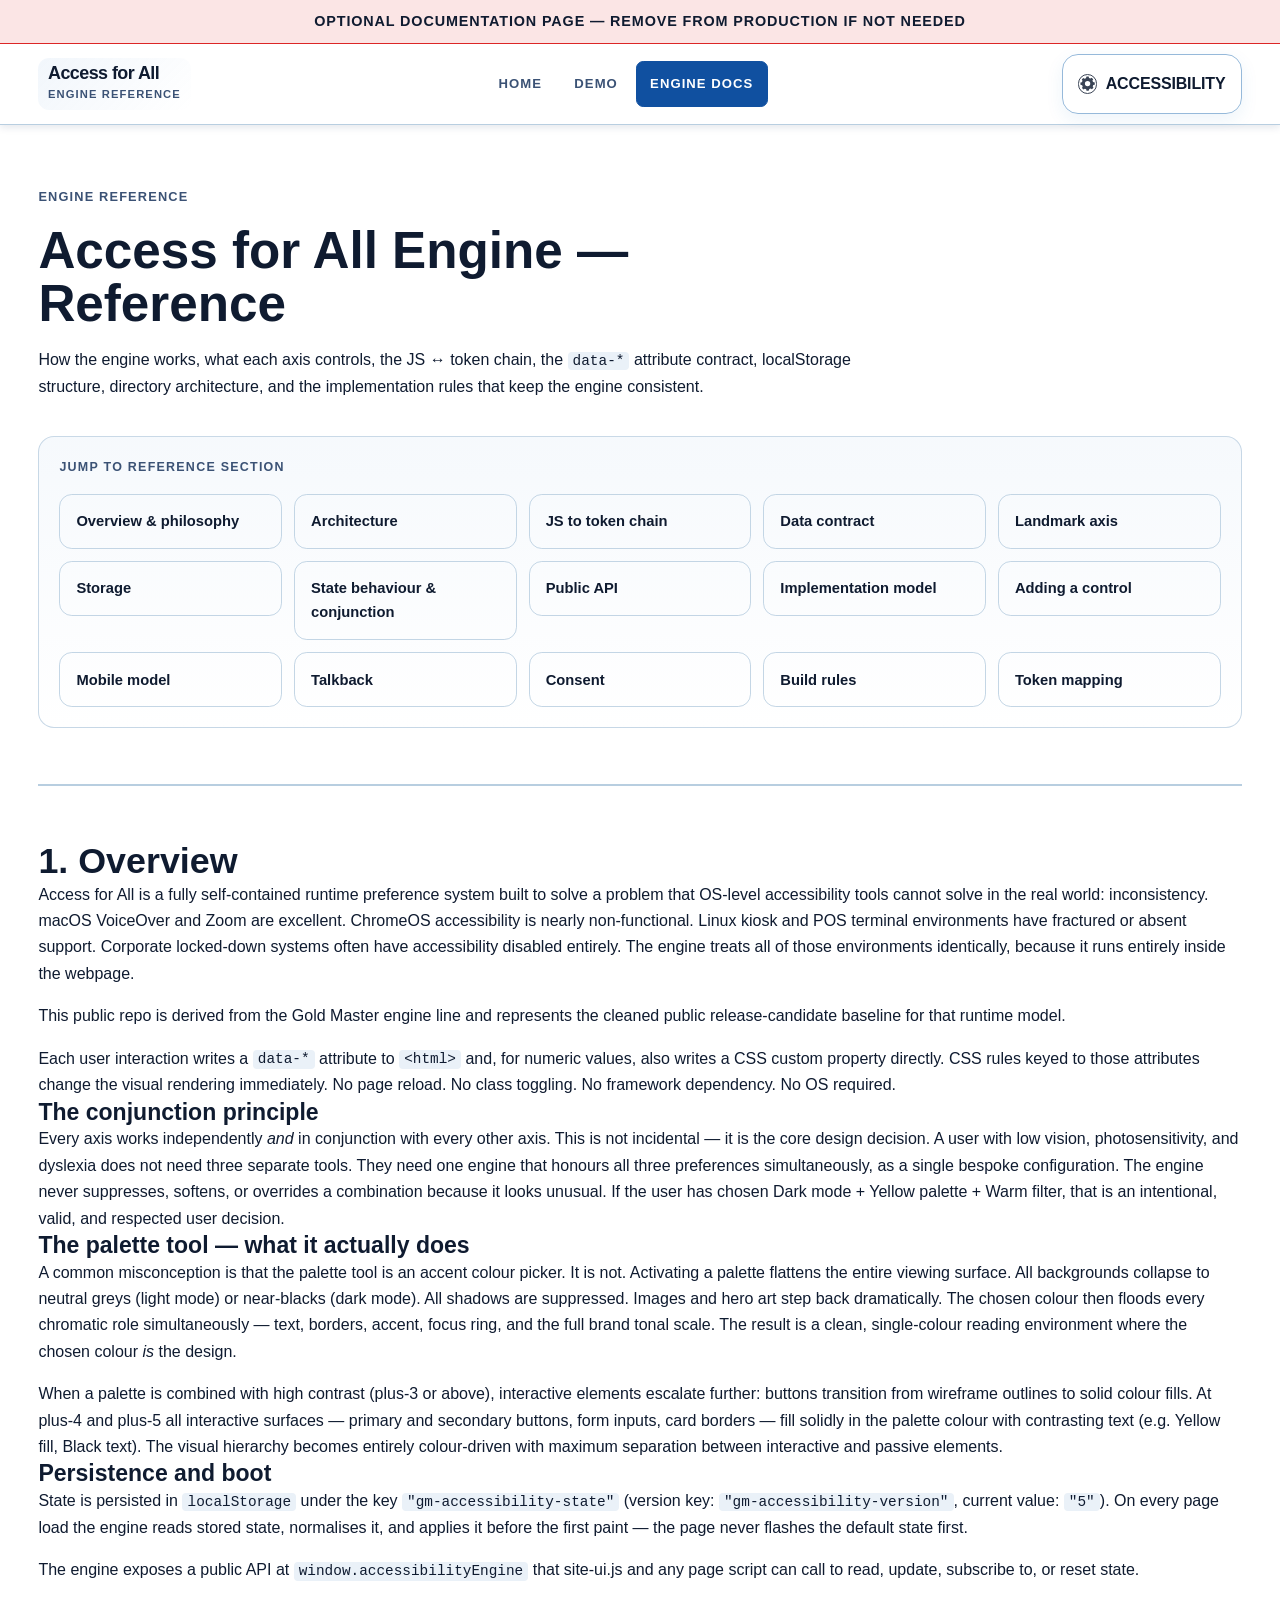
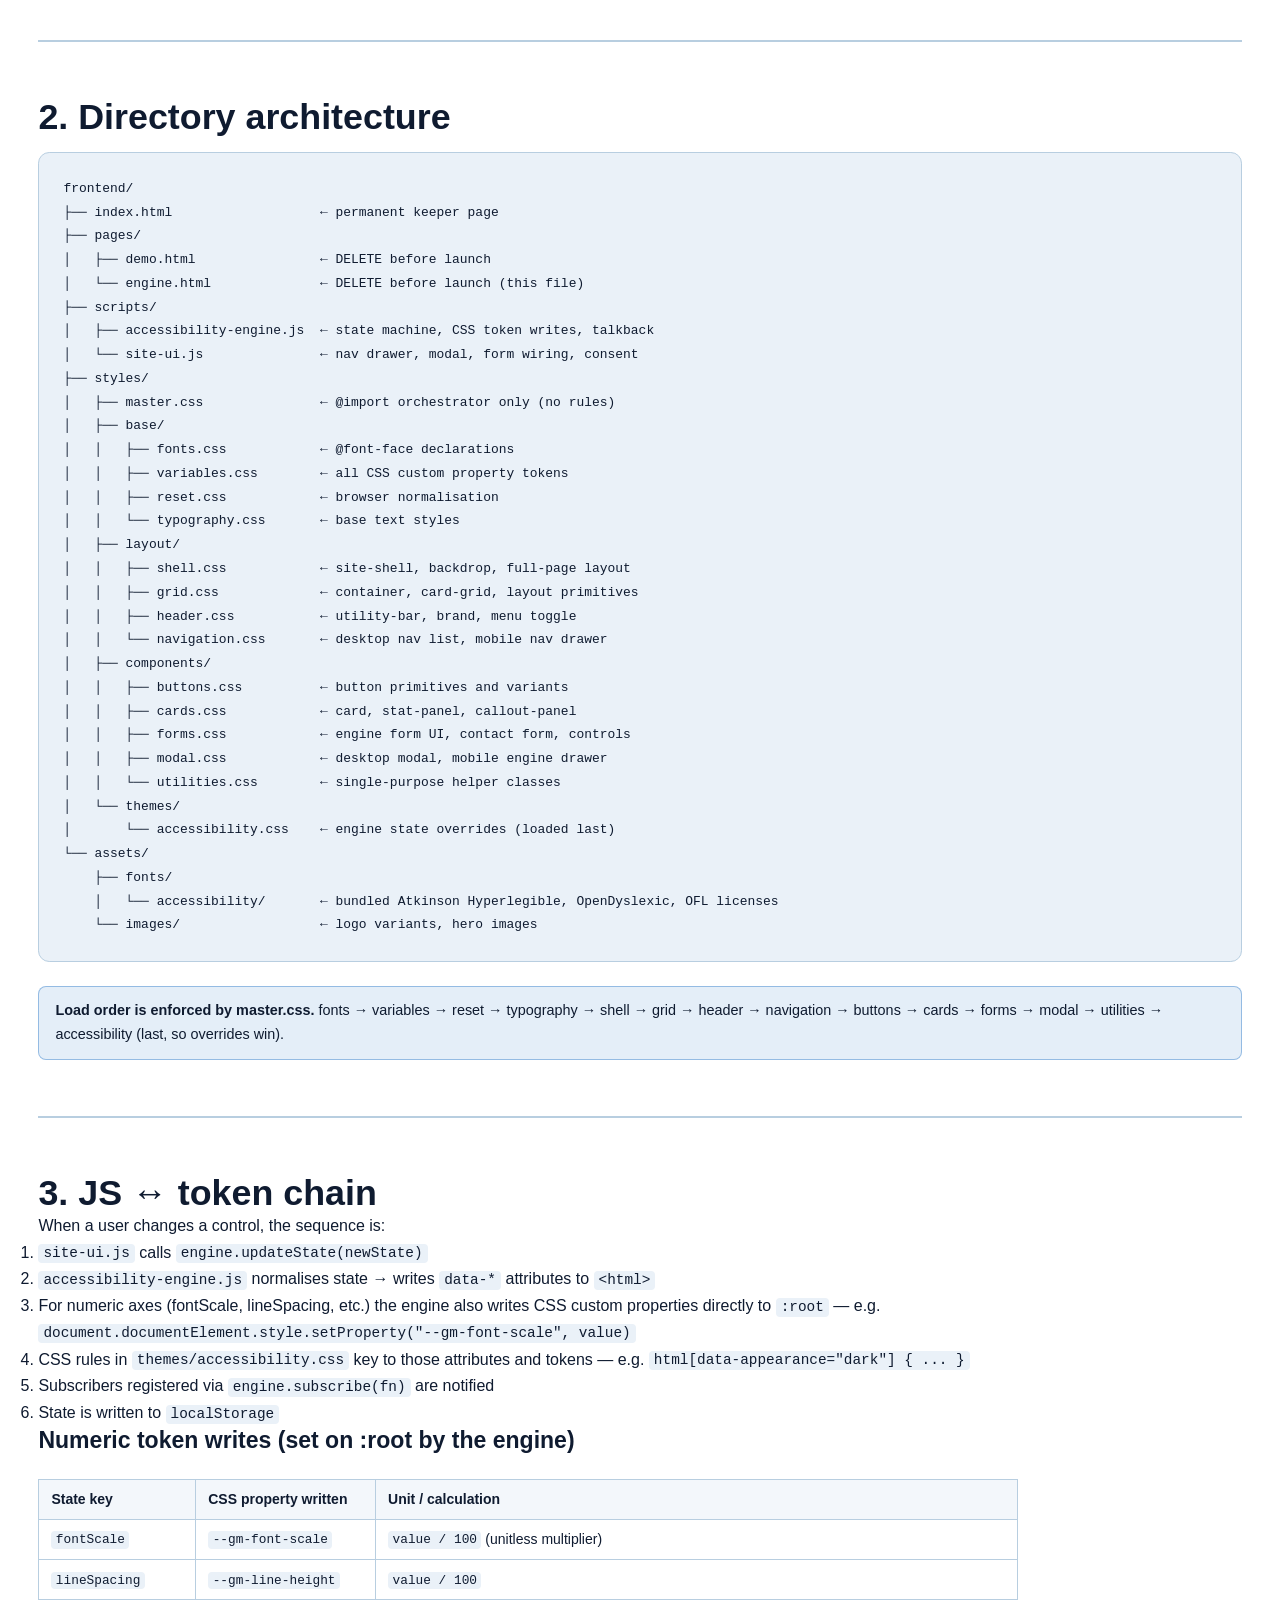
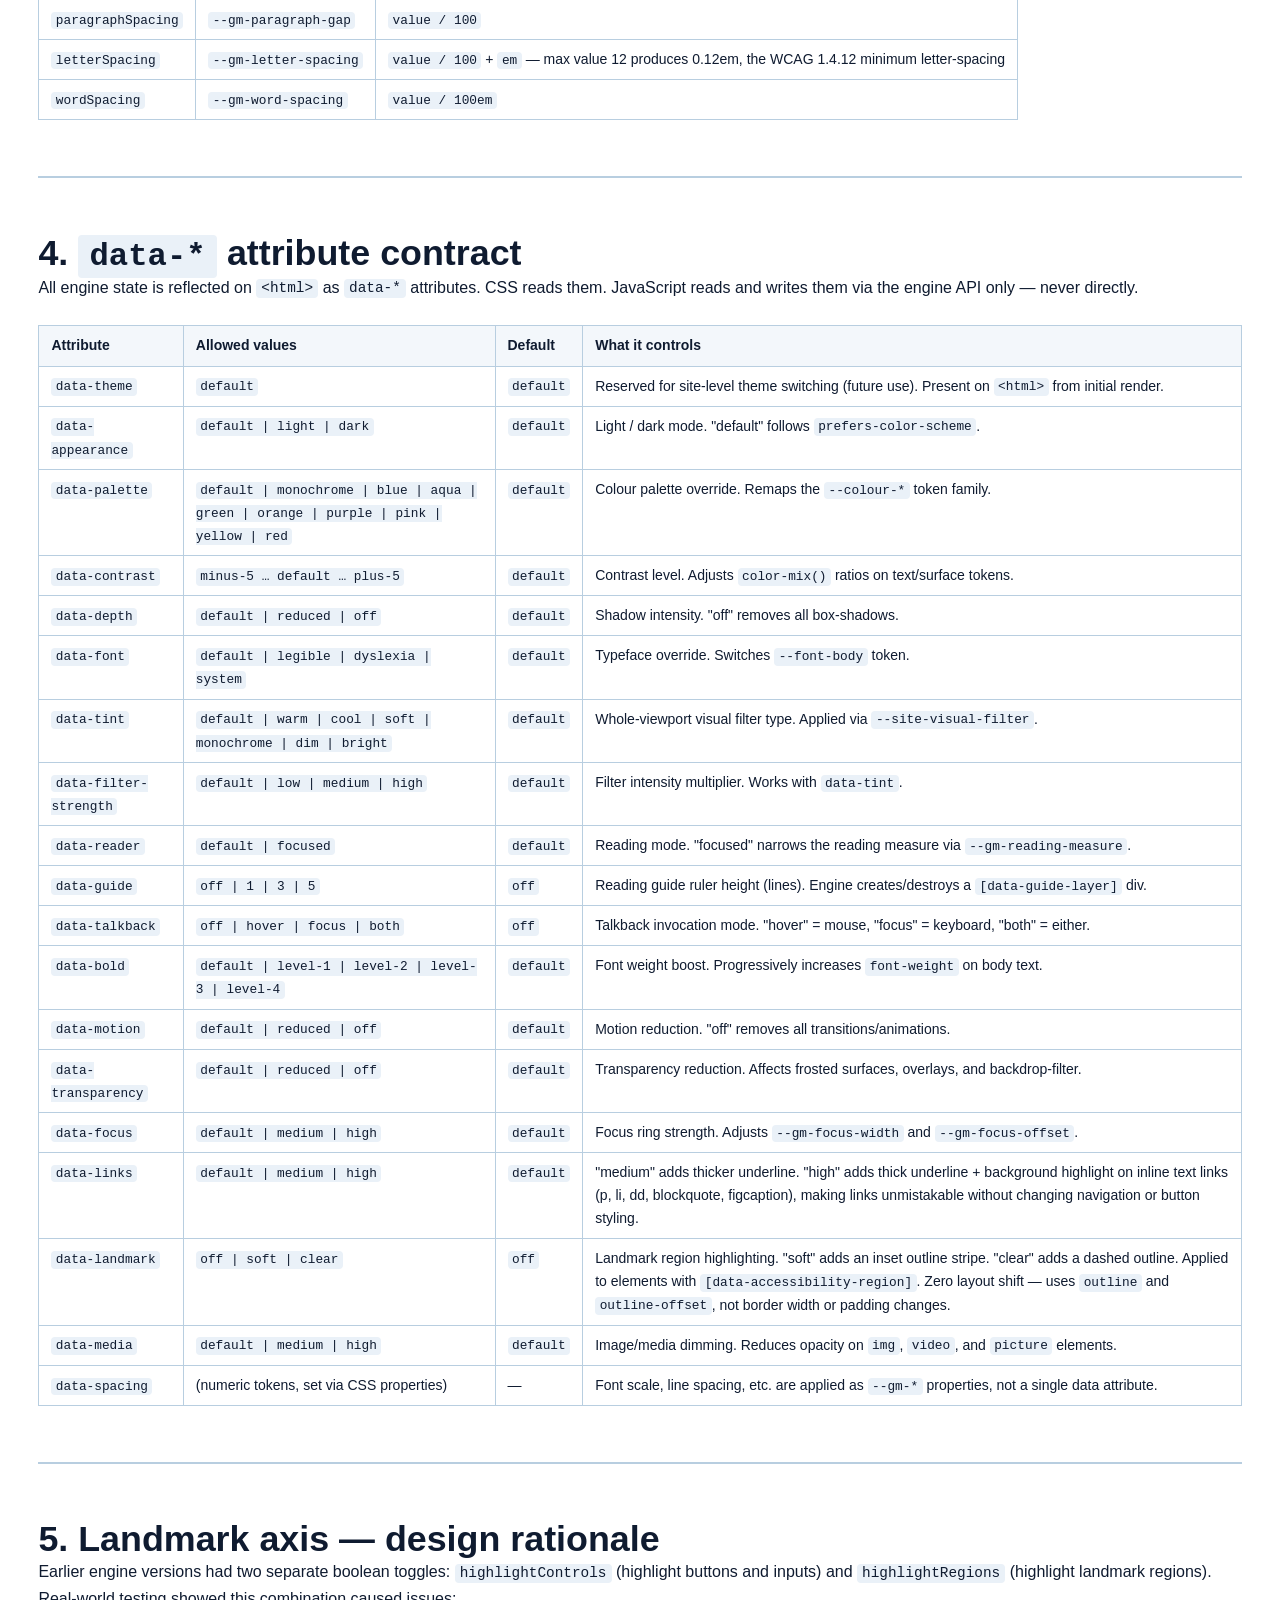
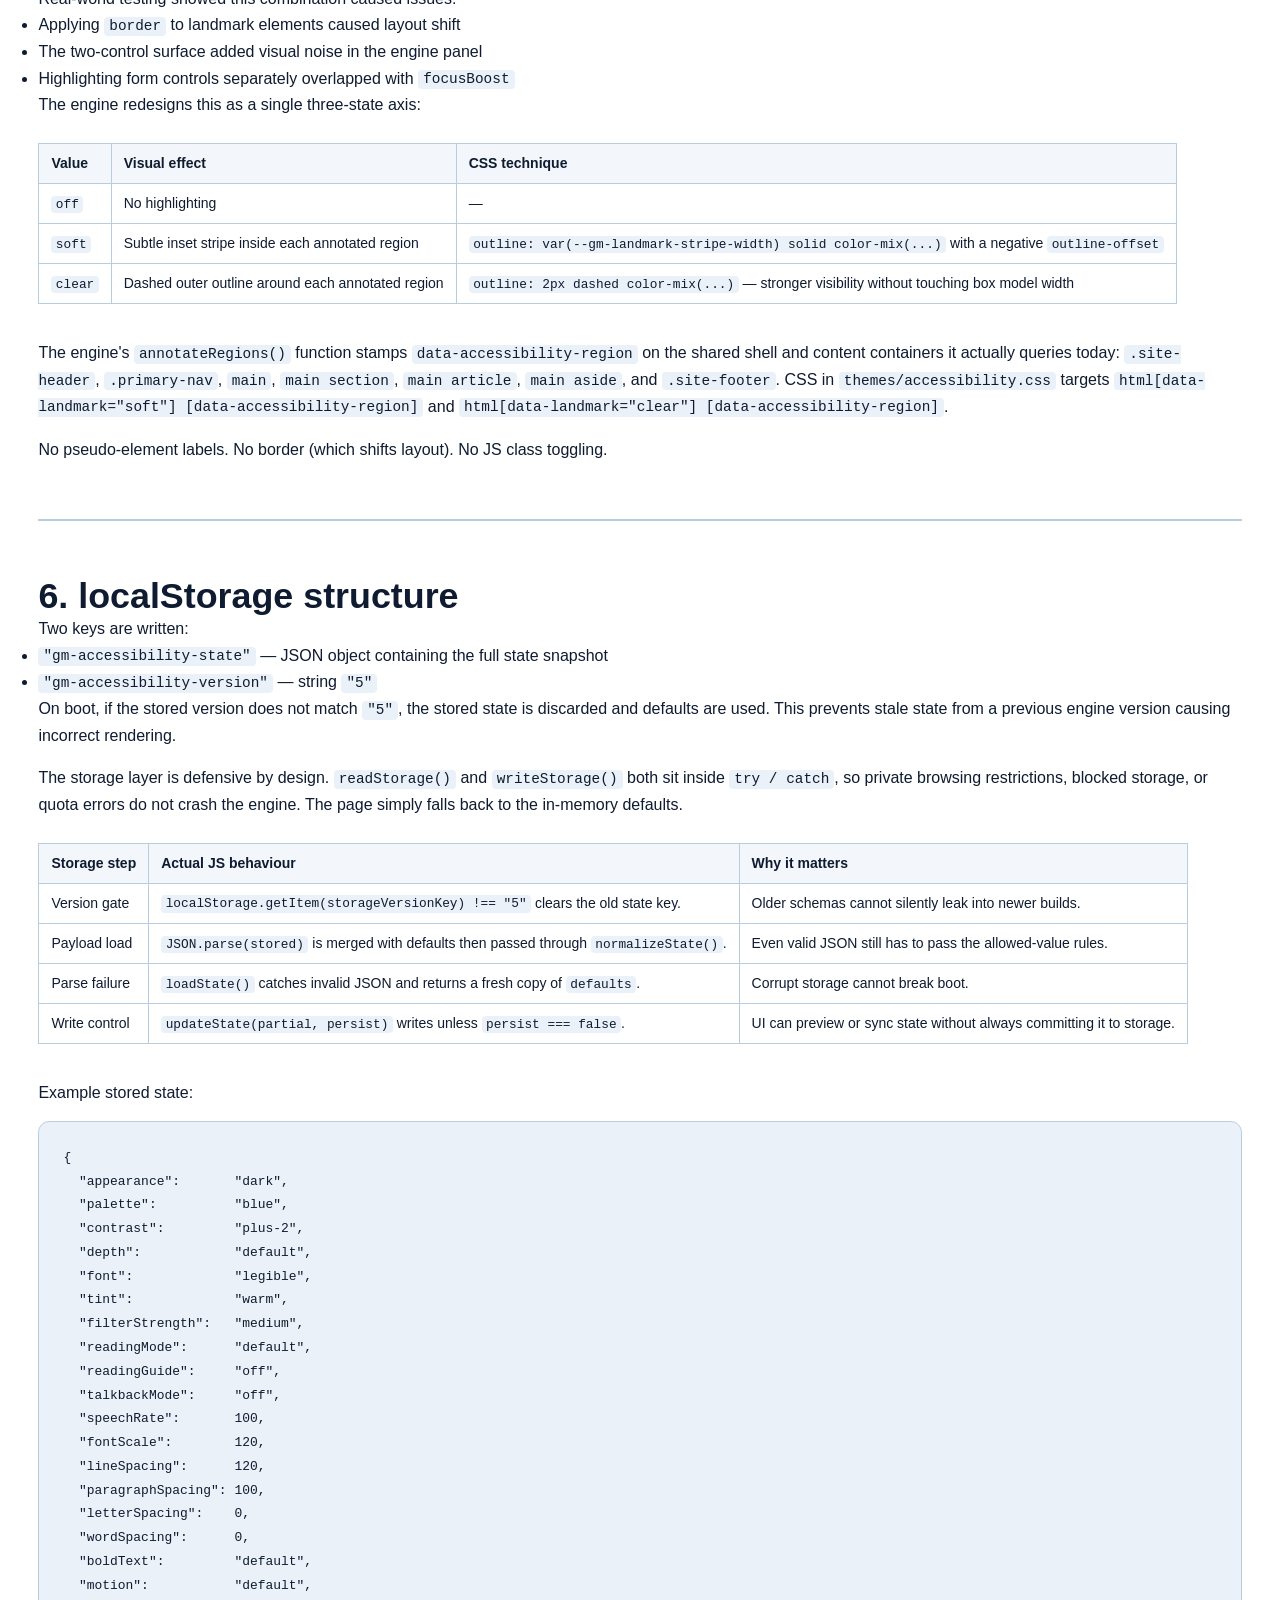
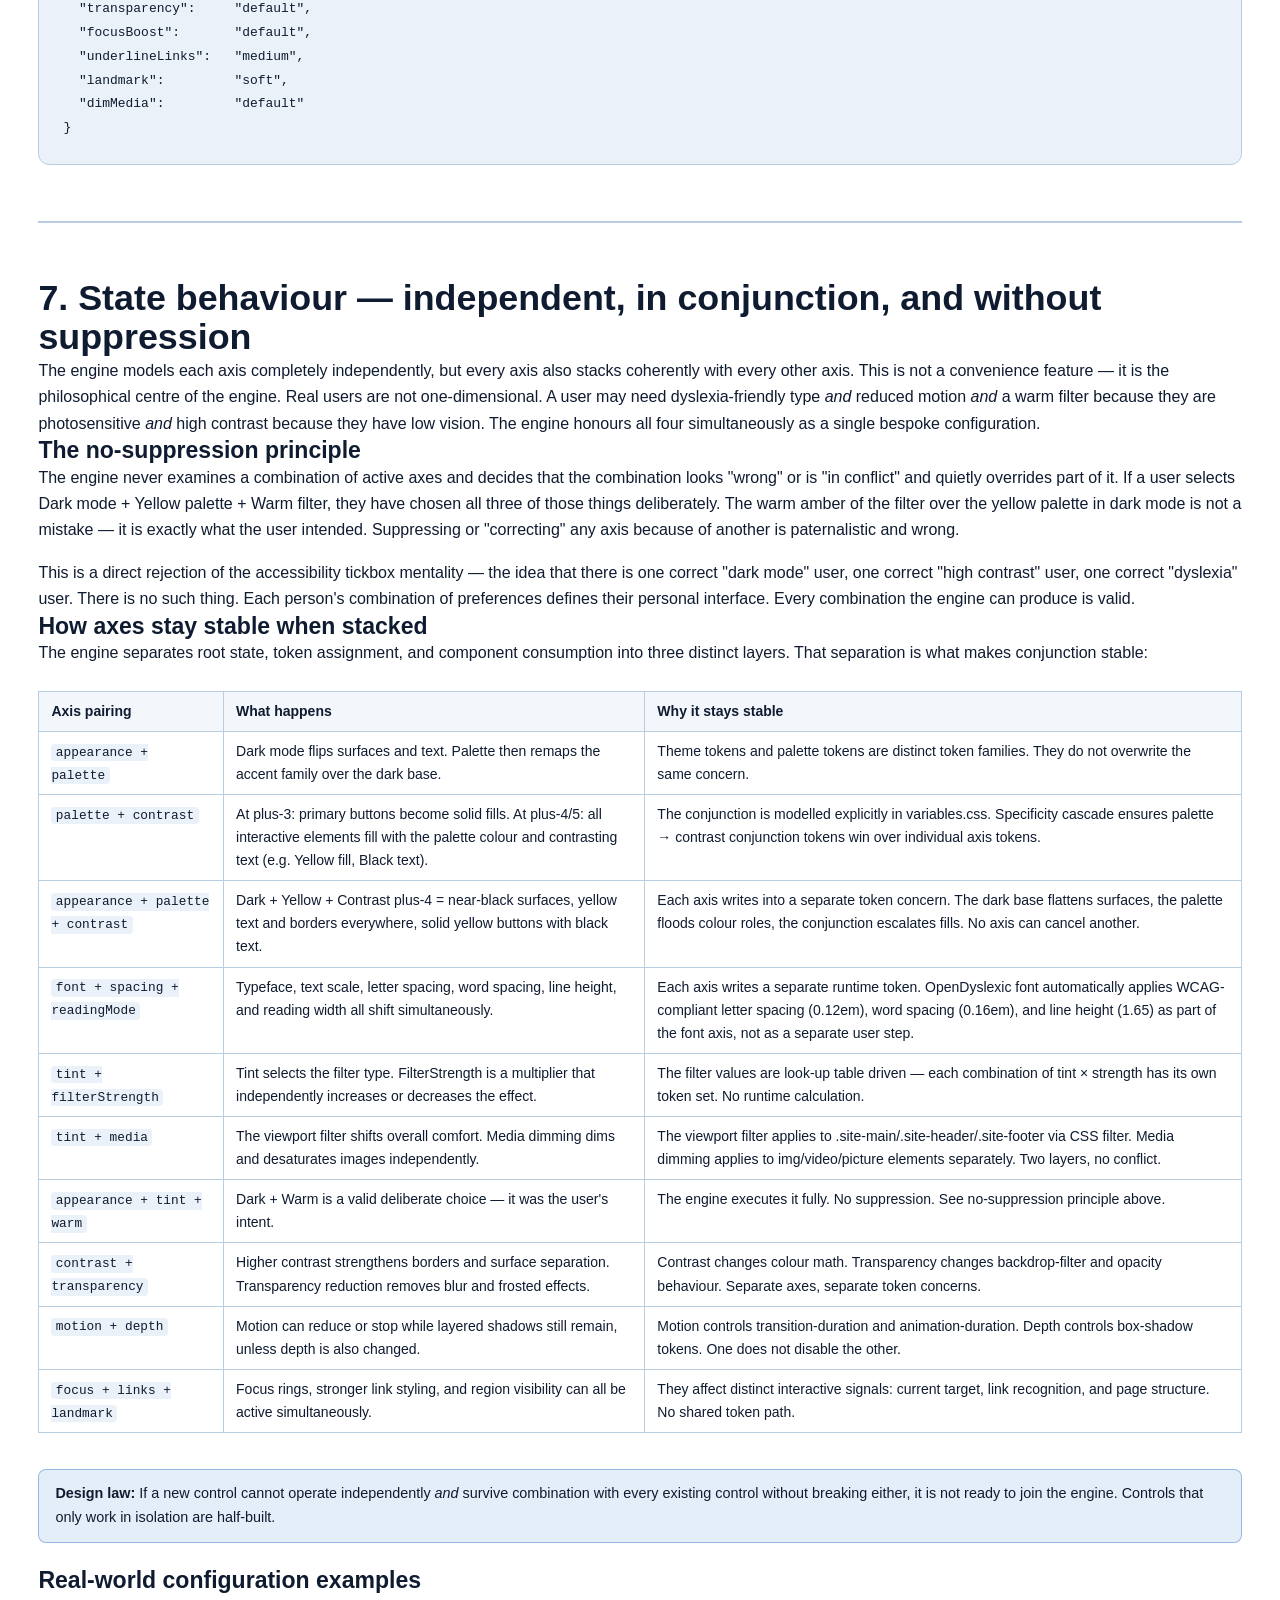
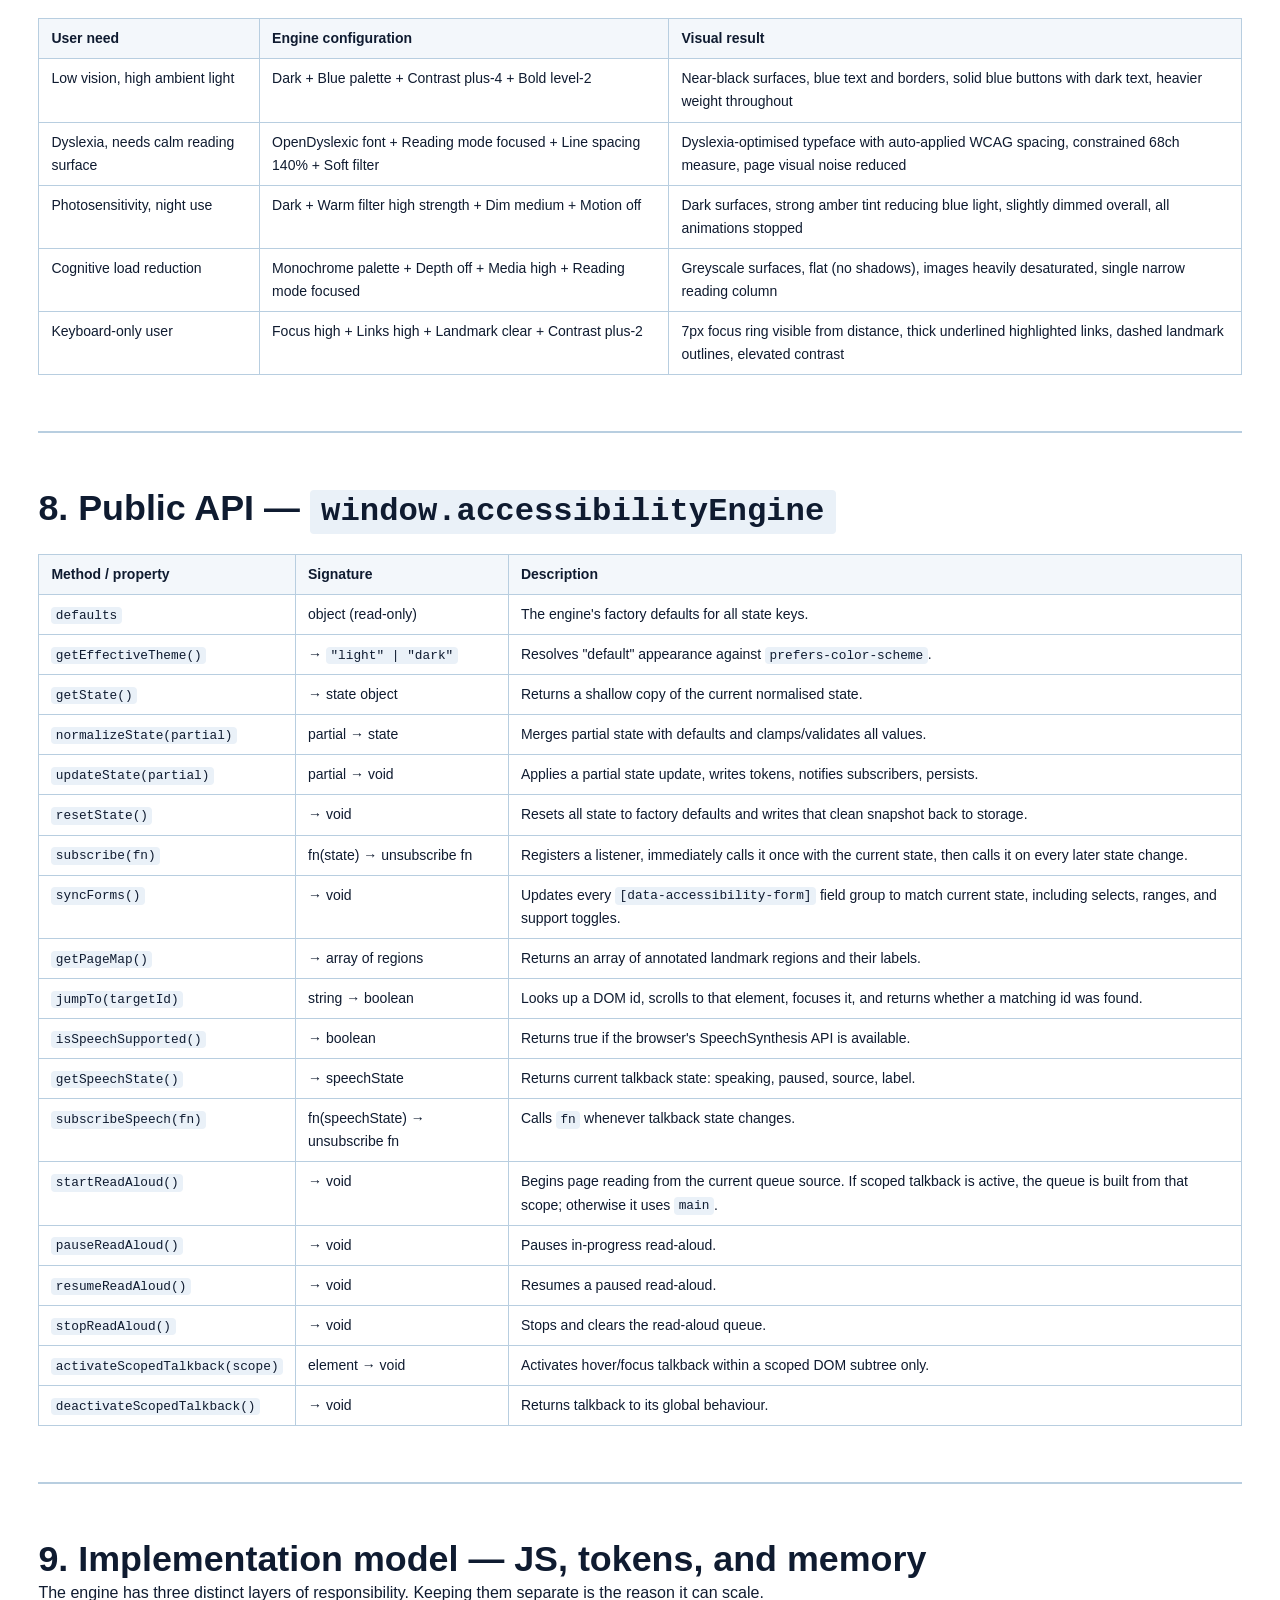
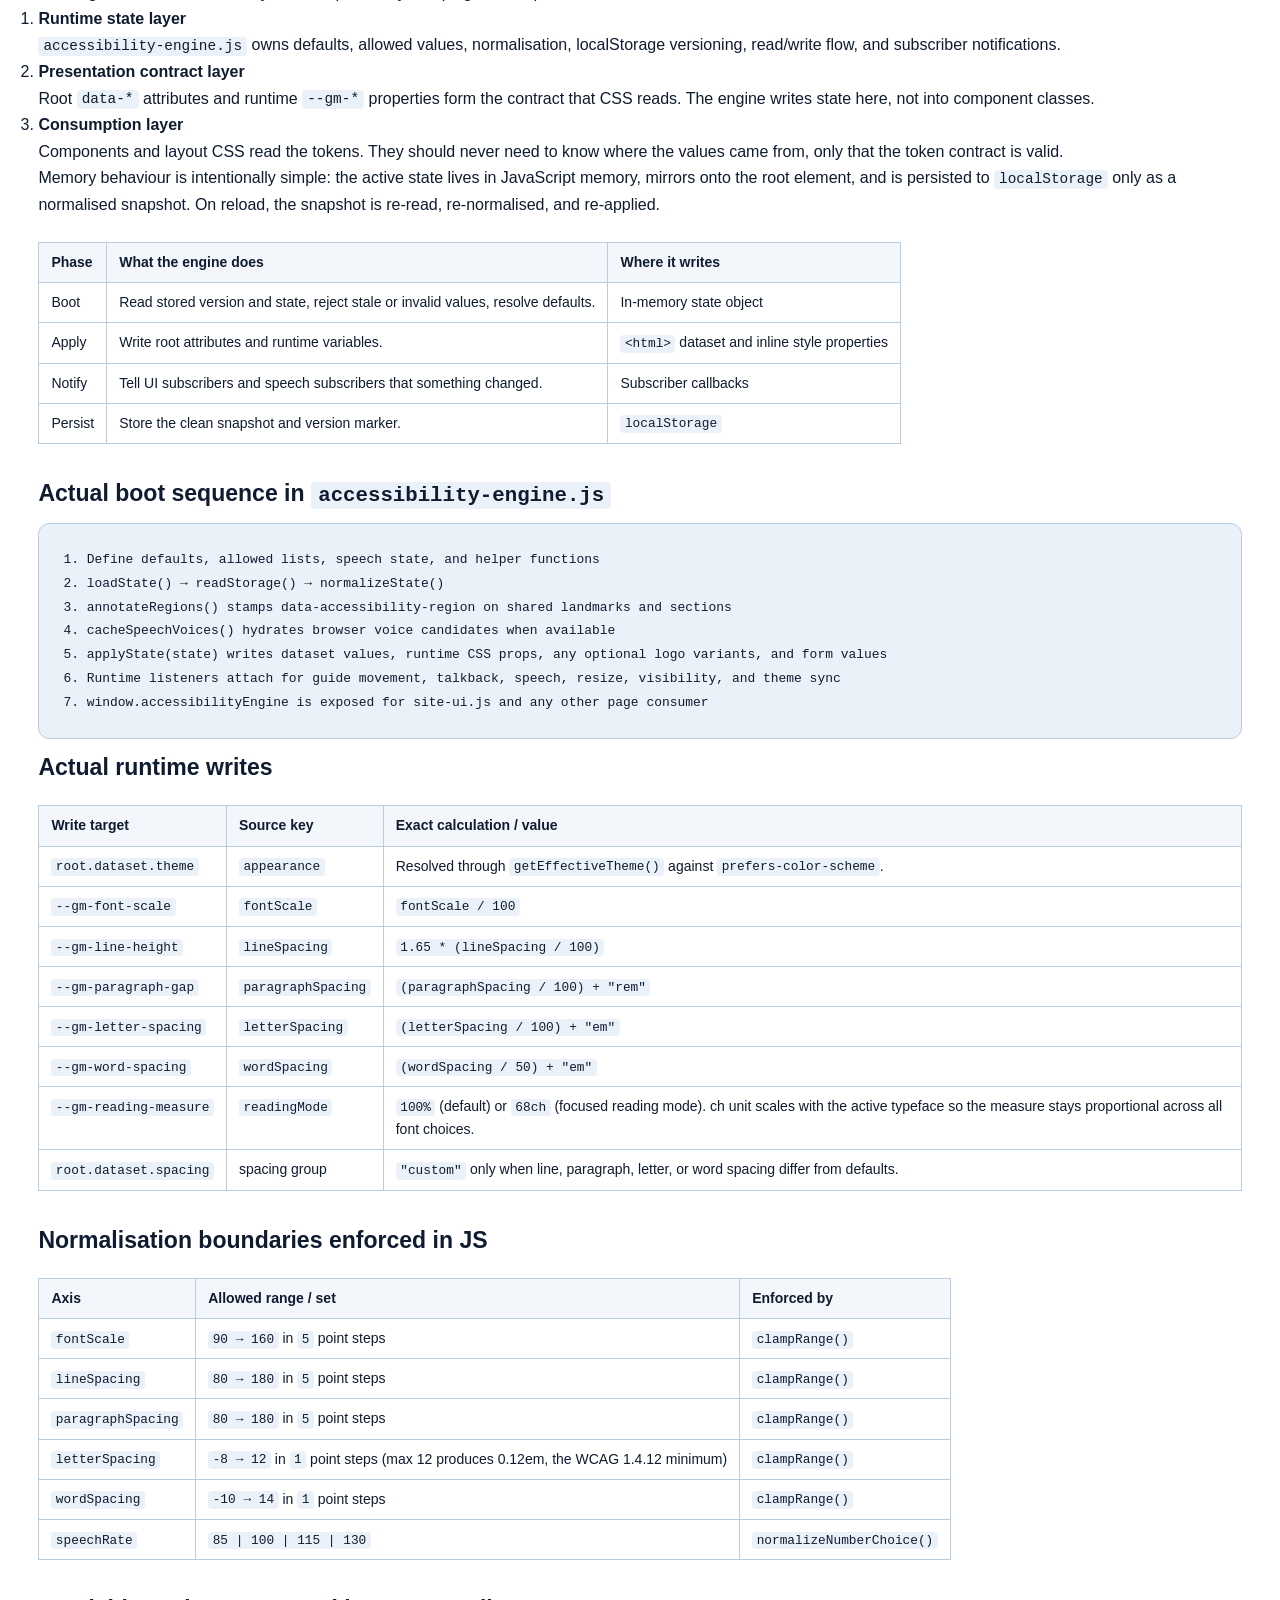
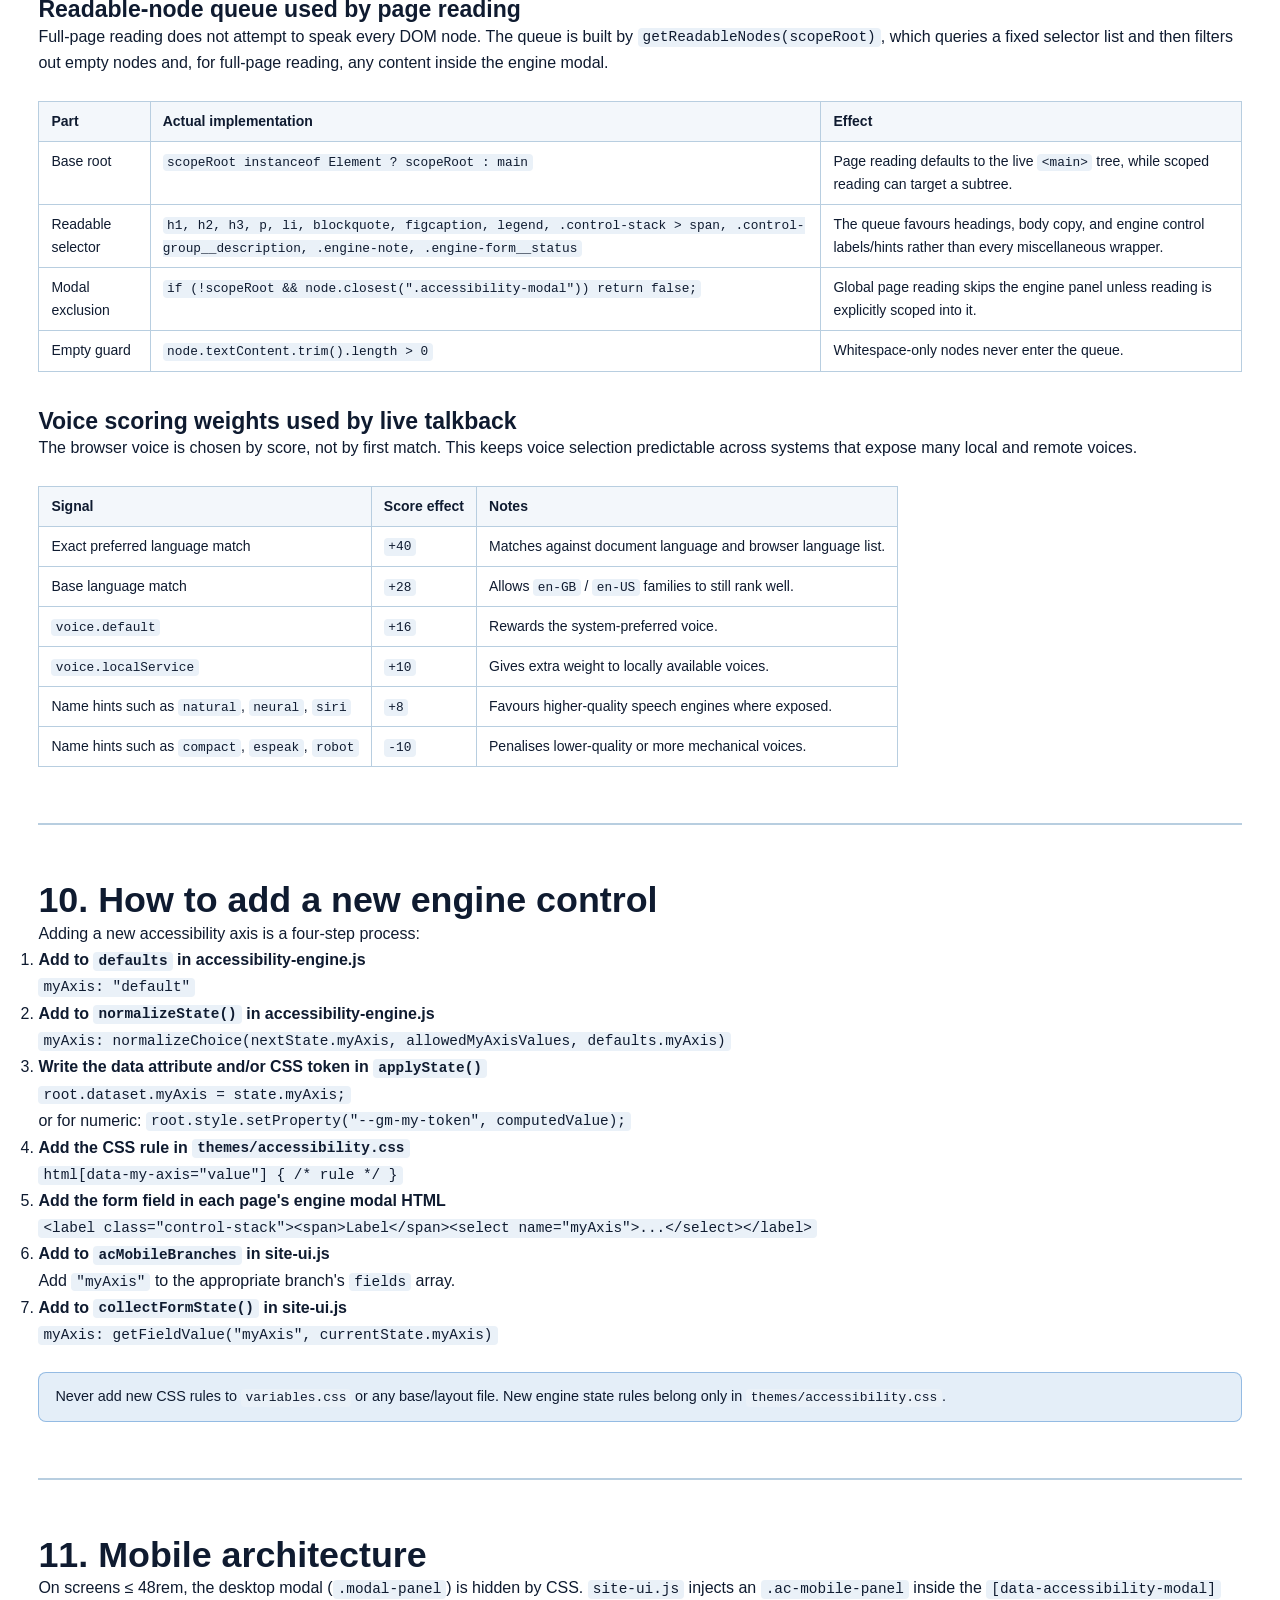
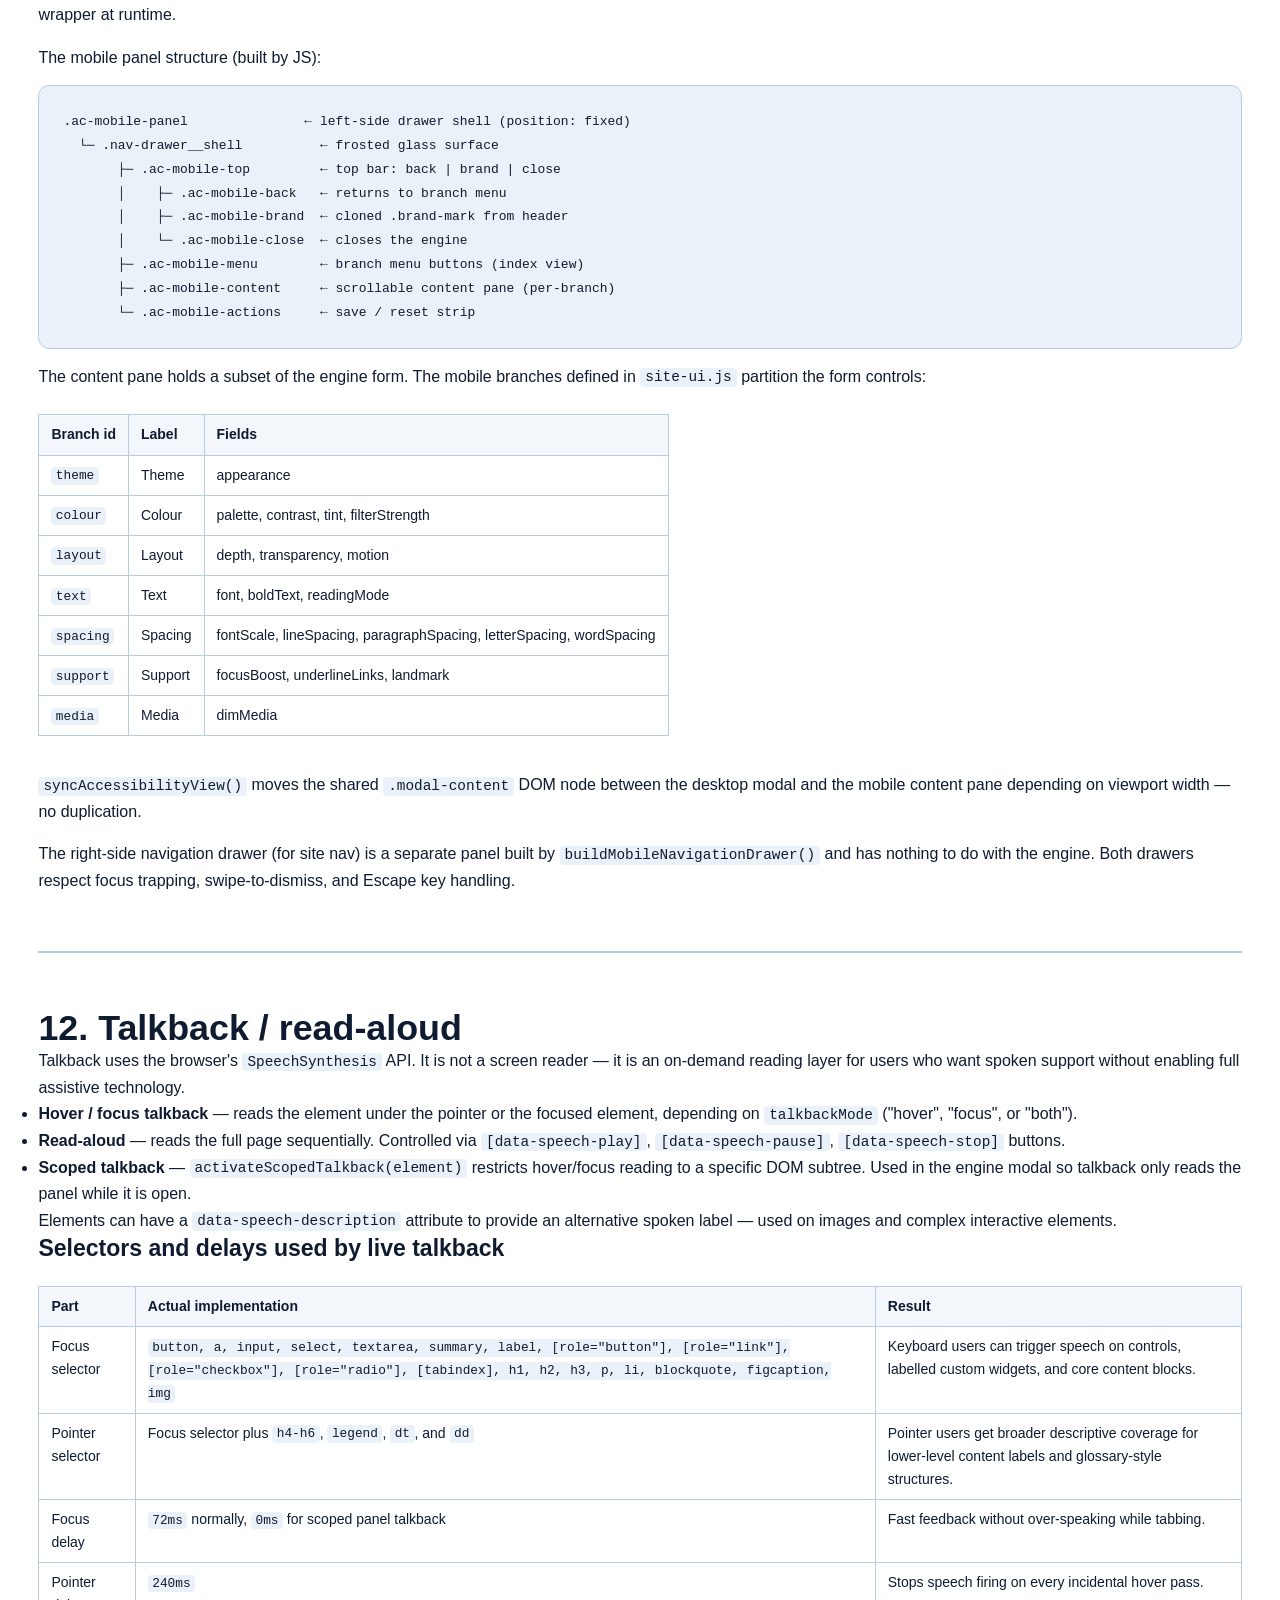
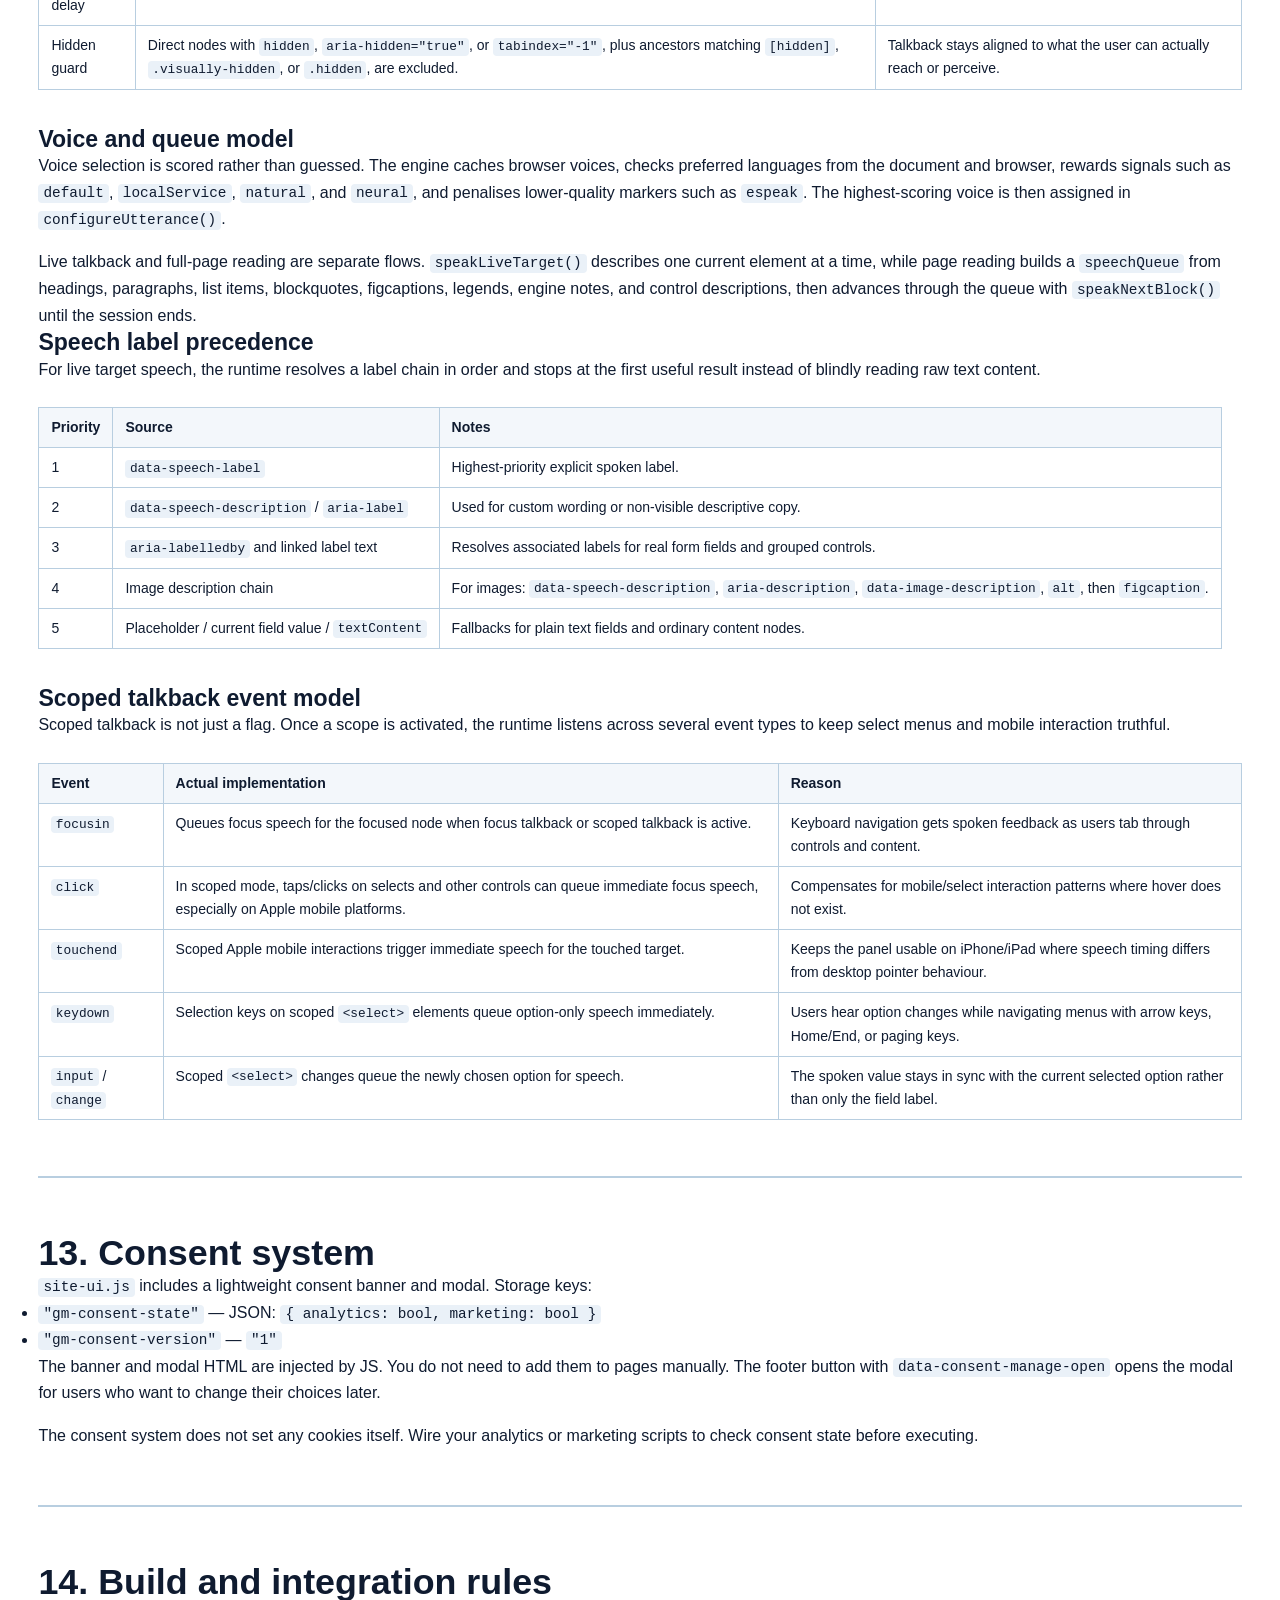
==== commit d26d3174: "ReadMe Final Update" ====
--- a/frontend/pages/engine.html
+++ b/frontend/pages/engine.html
@@ -240,13 +240,17 @@
             <div class="doc-section" id="overview">
               <h2>1. Overview</h2>
               <p>
-                The GM accessibility engine is a fully self-contained runtime preference system built
+                Access for All is a fully self-contained runtime preference system built
                 to solve a problem that OS-level accessibility tools cannot solve in the real world:
                 inconsistency. macOS VoiceOver and Zoom are excellent. ChromeOS accessibility is
                 nearly non-functional. Linux kiosk and POS terminal environments have fractured or
                 absent support. Corporate locked-down systems often have accessibility disabled
                 entirely. The engine treats all of those environments identically, because it
                 runs entirely inside the webpage.
+              </p>
+              <p>
+                This public repo is derived from the Gold Master engine line and represents the
+                cleaned public release-candidate baseline for that runtime model.
               </p>
               <p>
                 Each user interaction writes a <code>data-*</code> attribute to <code>&lt;html&gt;</code>
@@ -1235,7 +1239,7 @@
 
               <div class="doc-law">
                 <strong>Rule 4 — Keep the starter neutral</strong>
-                The GM is a reusable starting point. Keep reference pages and demo copy generic,
+                Access for All is a reusable starting point. Keep reference pages and demo copy generic,
                 and do not let product-specific branding or project-specific content become part of
                 the shared engine baseline.
               </div>
@@ -1250,7 +1254,7 @@
                 <strong>Rule 6 — No layout shift from engine controls</strong>
                 Engine state changes must not shift content. Use <code>outline</code> not
                 <code>border</code> when adding visual indicators to existing elements.
-                The GM landmark axis follows this by using outlines and outline offsets
+                The landmark axis follows this by using outlines and outline offsets
                 rather than adding border width or padding.
               </div>
 
